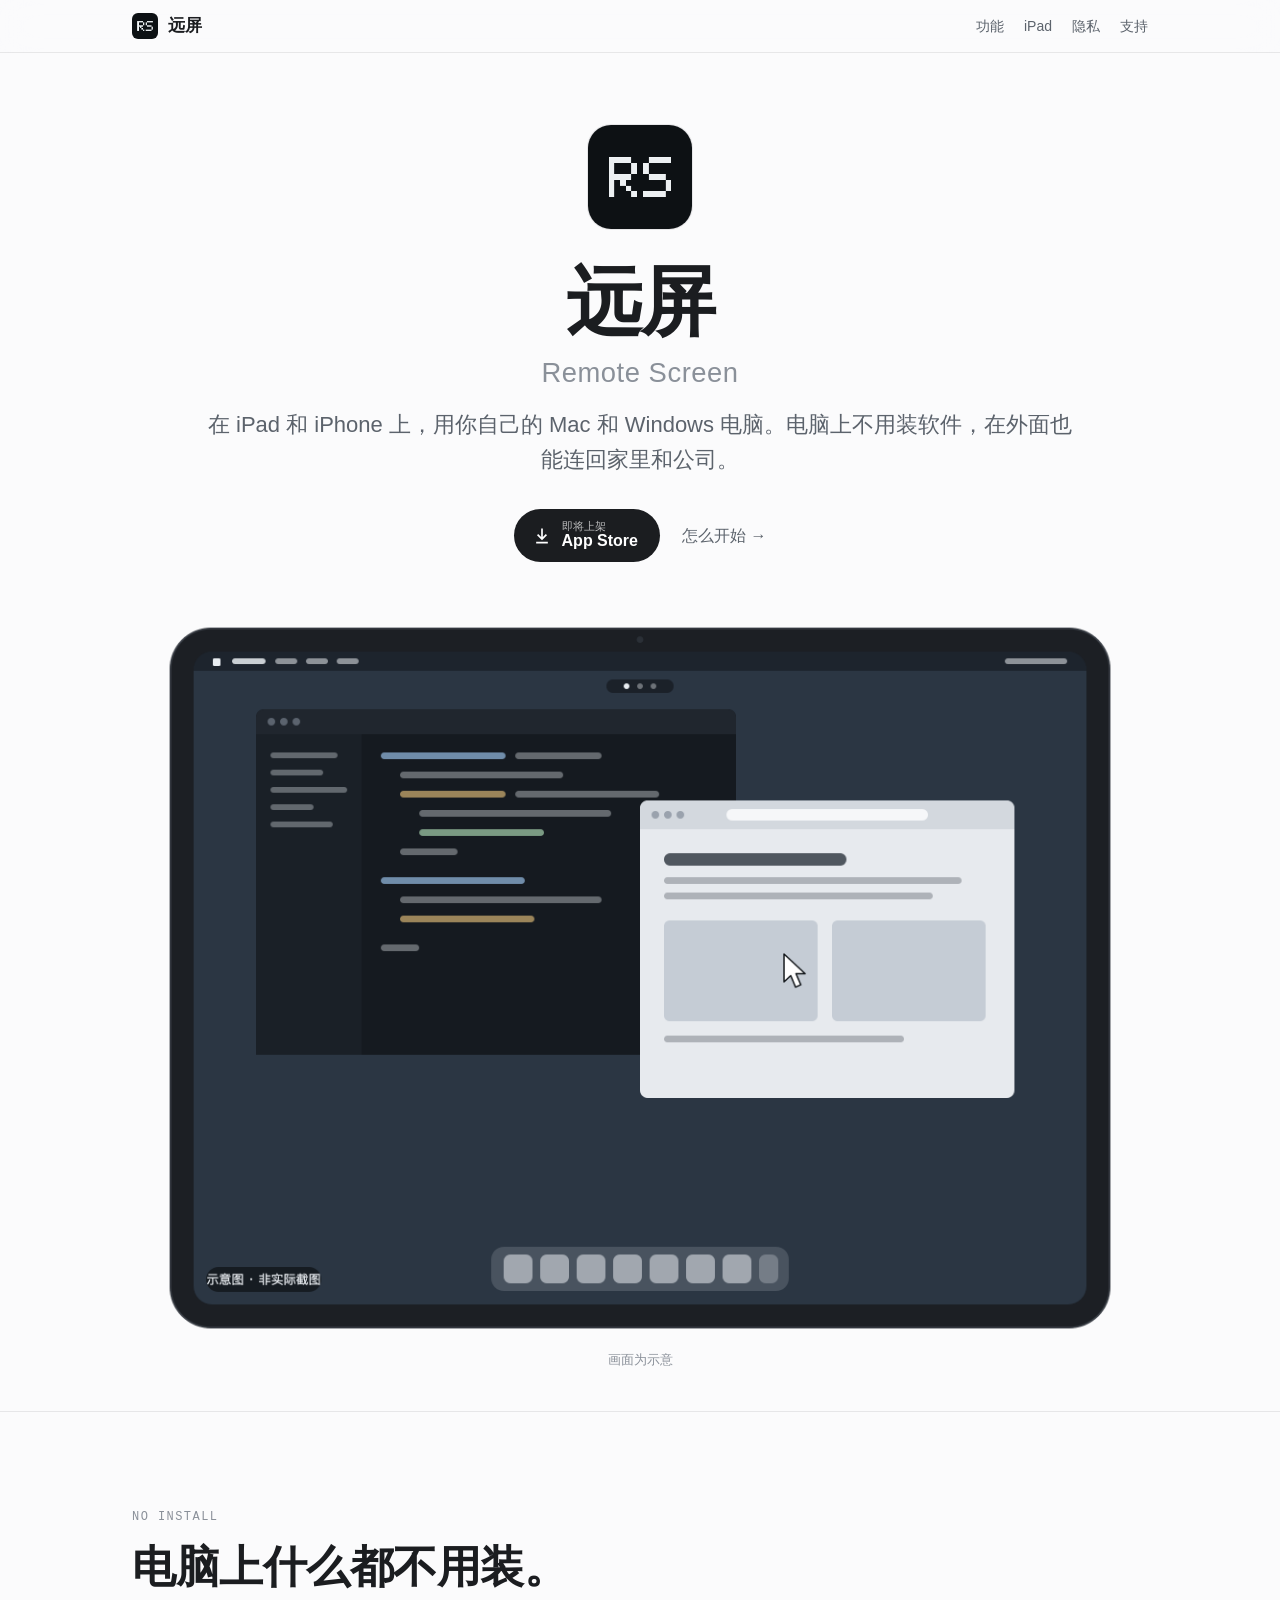
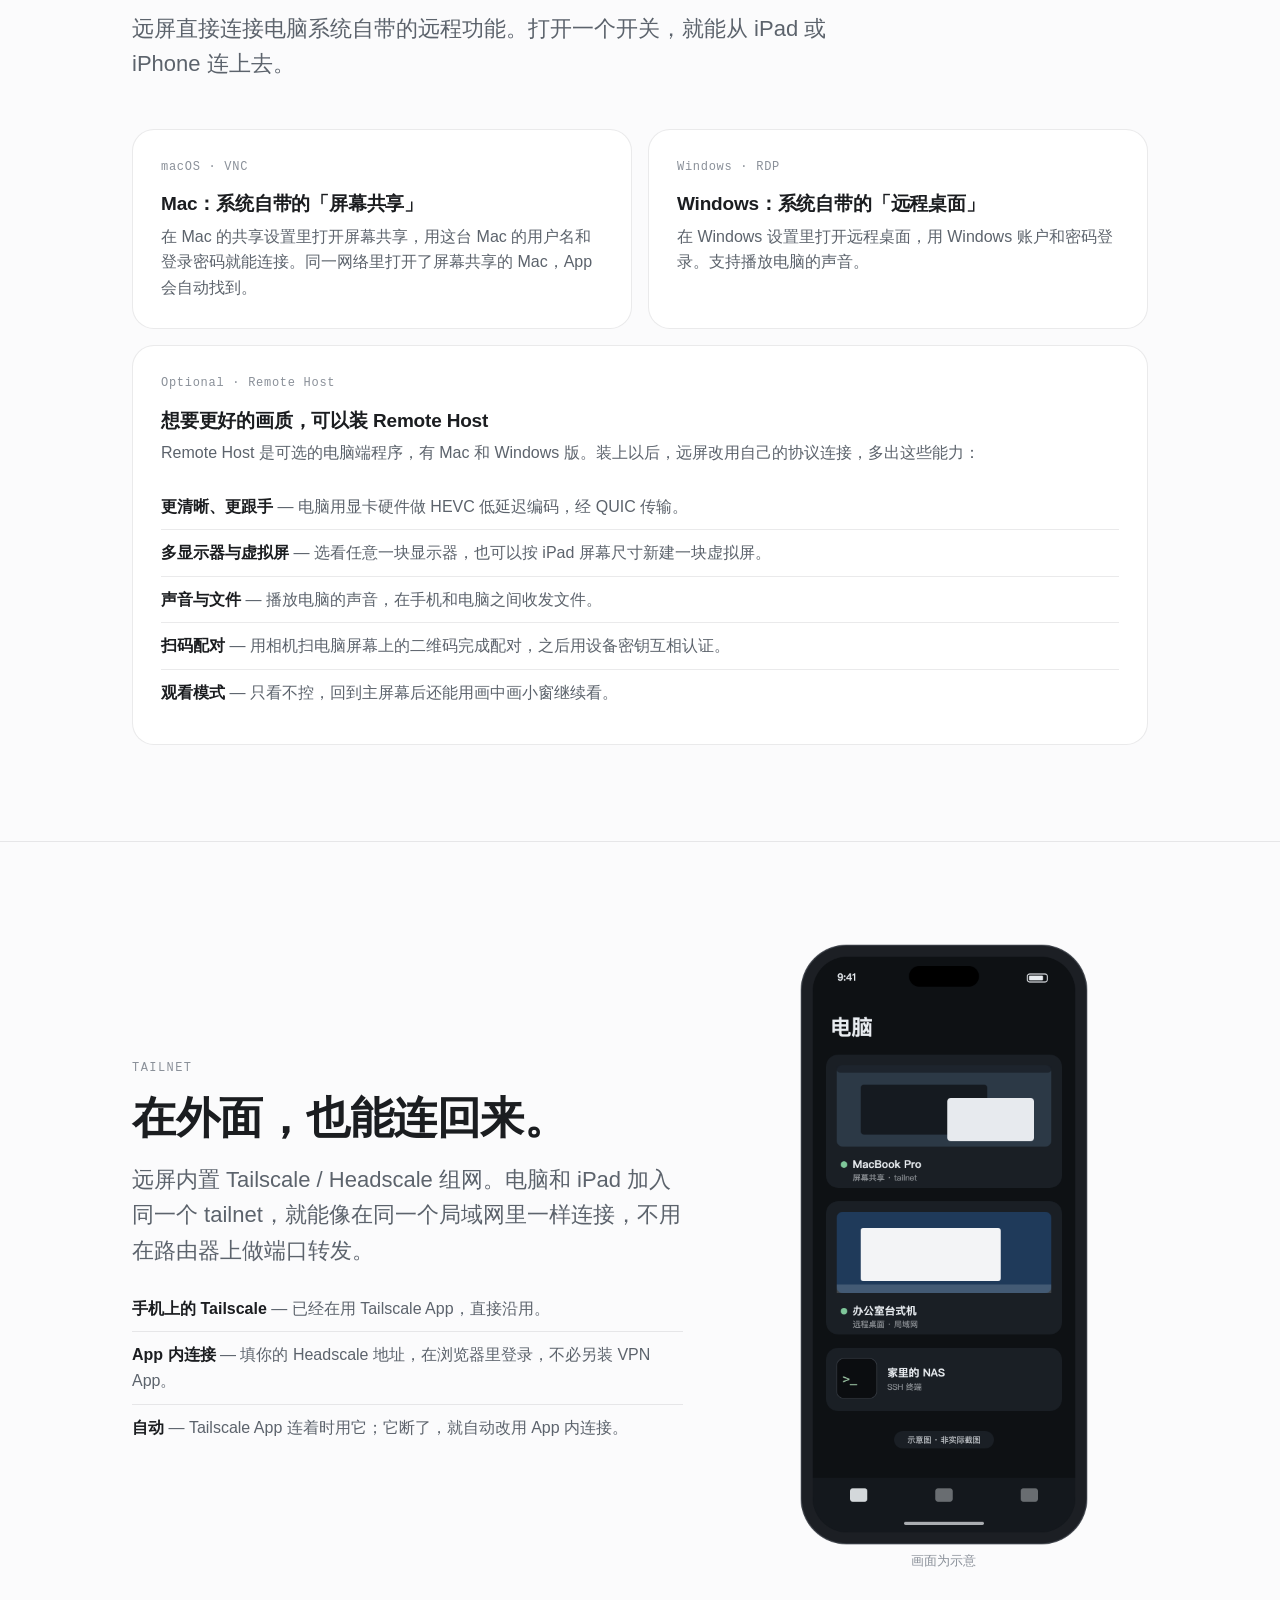
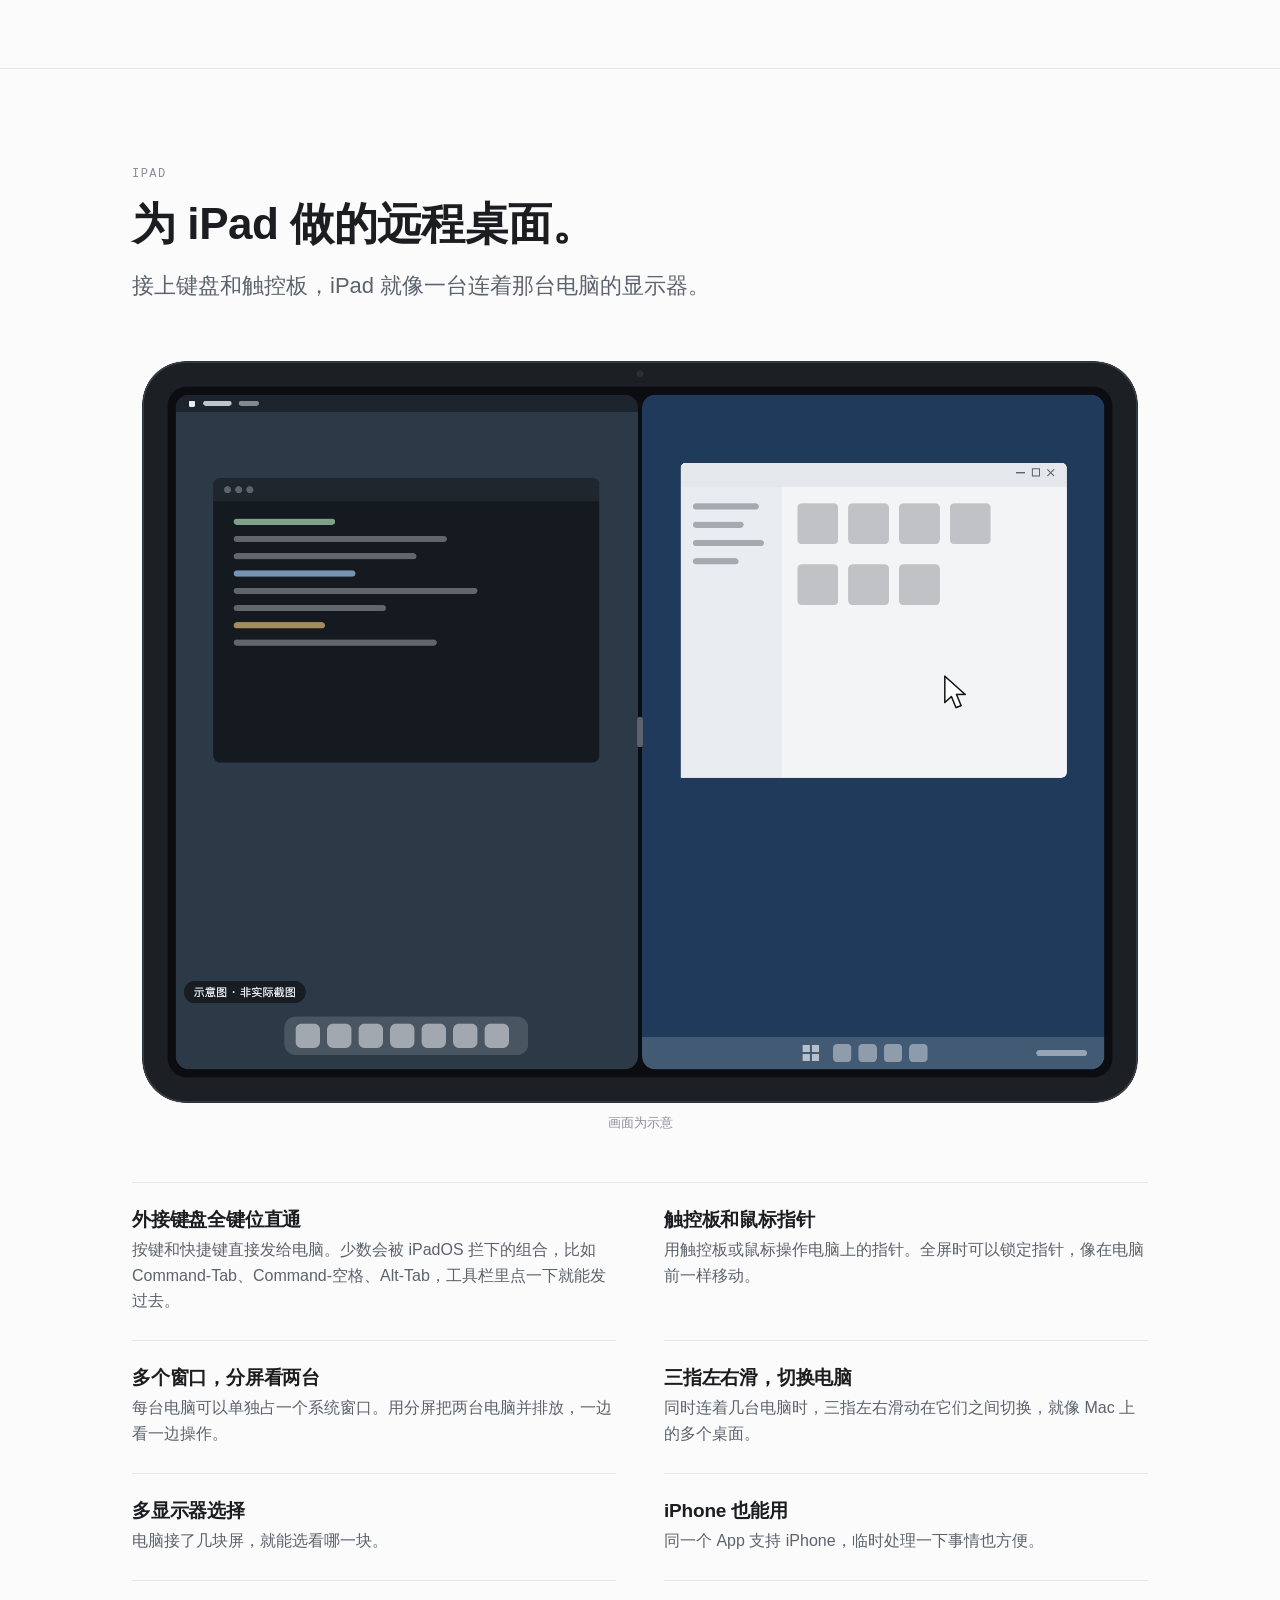
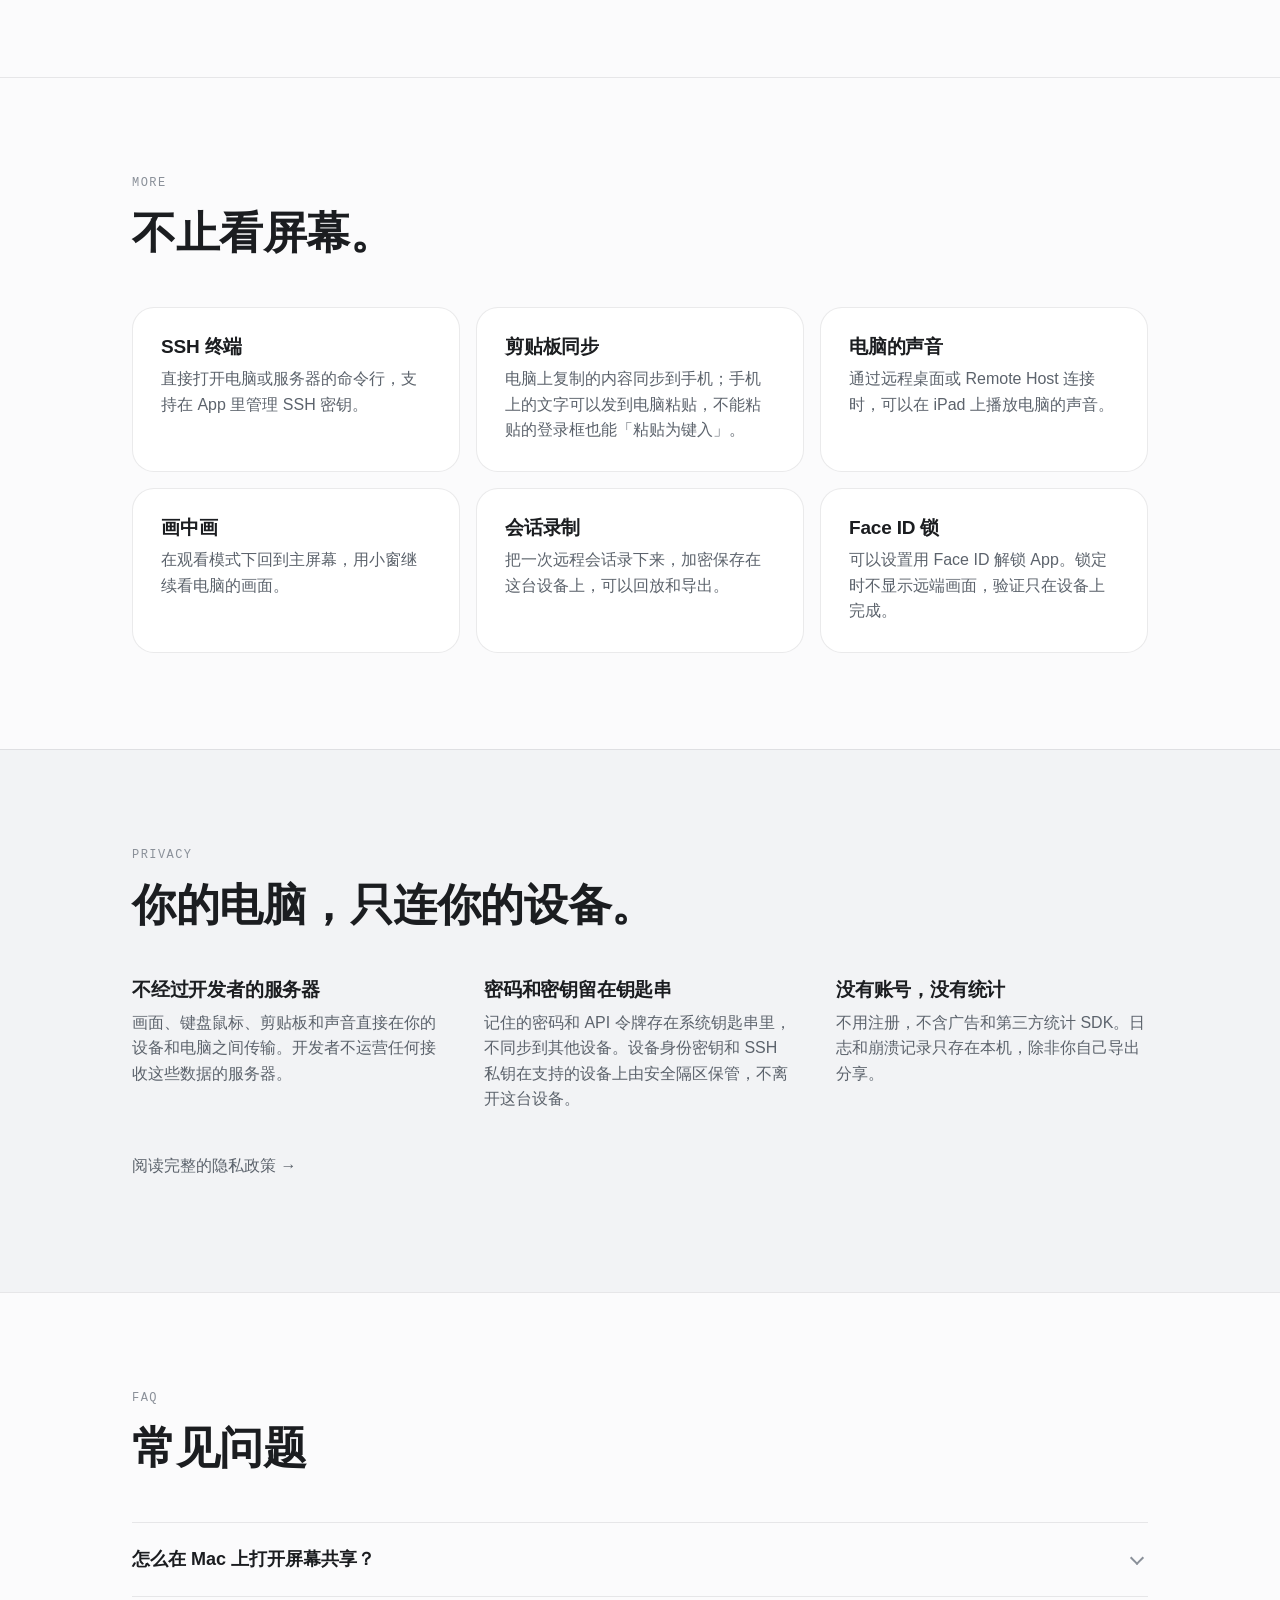
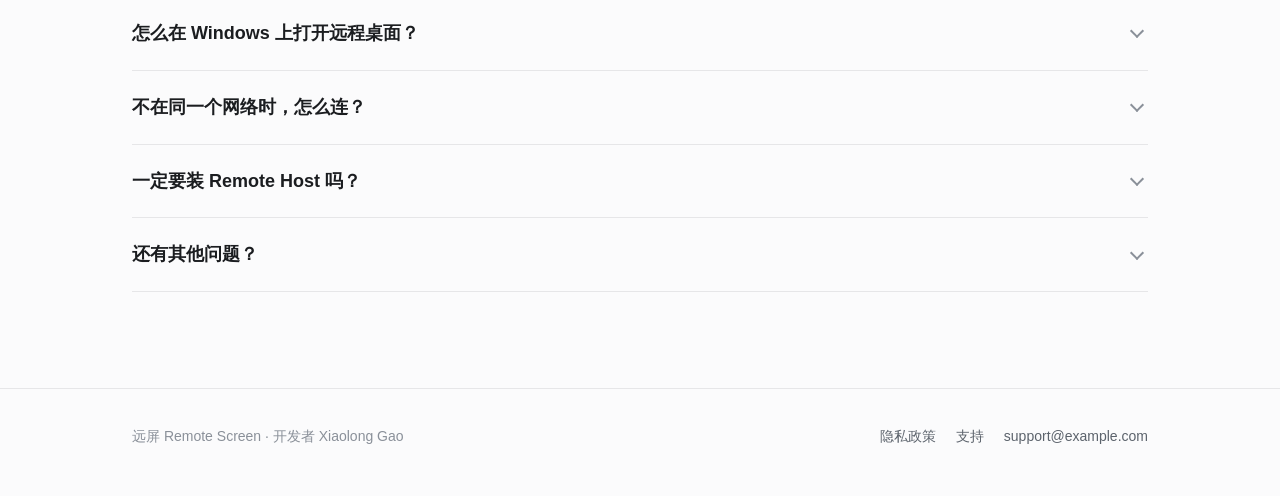
==== index.html @ ad570a6f "Add Remote Screen promo site with privacy and support pages Co-Authored-By: Claude Opus 5.5 <noreply" ====
<!doctype html>
<html lang="zh-CN">
<head>
  <meta charset="utf-8">
  <meta name="viewport" content="width=device-width, initial-scale=1">
  <title>远屏 Remote Screen</title>
  <meta name="description" content="在 iPad 和 iPhone 上远程控制你自己的 Mac 和 Windows 电脑。用系统自带的屏幕共享和远程桌面，电脑上不用装软件；内置 tailnet，外网也能连回来。">
  <meta name="theme-color" content="#0b0d10" media="(prefers-color-scheme: dark)">
  <meta name="theme-color" content="#fbfbfc" media="(prefers-color-scheme: light)">
  <meta property="og:title" content="远屏 Remote Screen">
  <meta property="og:description" content="在 iPad 和 iPhone 上远程控制你自己的 Mac 和 Windows 电脑。">
  <meta property="og:image" content="assets/icon-512.png">
  <link rel="icon" type="image/png" sizes="32x32" href="assets/icon-32.png">
  <link rel="icon" type="image/png" sizes="64x64" href="assets/icon-64.png">
  <link rel="apple-touch-icon" href="assets/icon-180.png">
  <link rel="stylesheet" href="style.css">
</head>
<body>
  <header class="nav">
    <div class="wrap">
      <a class="brand" href="./"><img src="assets/icon-64.png" alt="" width="26" height="26">远屏</a>
      <ul>
        <li class="hide-sm"><a href="#features">功能</a></li>
        <li class="hide-sm"><a href="#ipad">iPad</a></li>
        <li><a href="privacy.html">隐私</a></li>
        <li><a href="support.html">支持</a></li>
      </ul>
    </div>
  </header>

  <main>
    <section class="hero">
      <div class="wrap">
        <img class="app-icon" src="assets/icon-512.png" alt="远屏 App 图标" width="104" height="104">
        <h1>远屏<span class="en">Remote Screen</span></h1>
        <p class="lead">在 iPad 和 iPhone 上，用你自己的 Mac 和 Windows 电脑。电脑上不用装软件，在外面也能连回家里和公司。</p>
        <div class="hero-cta">
          <!-- App 尚未上架：上架后把 href="#" 替换为 App Store 链接（https://apps.apple.com/app/id<App ID>）。 -->
          <a class="btn-store" href="#" aria-label="在 App Store 下载（即将上架）">
            <svg viewBox="0 0 24 24" aria-hidden="true"><path d="M11 3h2v10.17l3.59-3.58L18 11l-6 6-6-6 1.41-1.41L11 13.17V3zM5 19h14v2H5z"/></svg>
            <span><small>即将上架</small>App Store</span>
          </a>
          <a class="link-arrow" href="#faq">怎么开始</a>
        </div>
        <figure class="shot hero-shot">
          <img src="assets/screens/ipad-1.png" width="2000" height="1500" alt="iPad 上显示一台 Mac 的桌面">
          <figcaption>画面为示意</figcaption>
        </figure>
      </div>
    </section>

    <section class="section" id="features">
      <div class="wrap">
        <div class="section-head">
          <p class="eyebrow">No install</p>
          <h2>电脑上什么都不用装。</h2>
          <p class="lead">远屏直接连接电脑系统自带的远程功能。打开一个开关，就能从 iPad 或 iPhone 连上去。</p>
        </div>
        <div class="grid grid-2">
          <article class="card">
            <span class="tag">macOS · VNC</span>
            <h3>Mac：系统自带的「屏幕共享」</h3>
            <p>在 Mac 的共享设置里打开屏幕共享，用这台 Mac 的用户名和登录密码就能连接。同一网络里打开了屏幕共享的 Mac，App 会自动找到。</p>
          </article>
          <article class="card">
            <span class="tag">Windows · RDP</span>
            <h3>Windows：系统自带的「远程桌面」</h3>
            <p>在 Windows 设置里打开远程桌面，用 Windows 账户和密码登录。支持播放电脑的声音。</p>
          </article>
        </div>

        <div class="card" style="margin-top:16px">
          <span class="tag">Optional · Remote Host</span>
          <h3>想要更好的画质，可以装 Remote Host</h3>
          <p>Remote Host 是可选的电脑端程序，有 Mac 和 Windows 版。装上以后，远屏改用自己的协议连接，多出这些能力：</p>
          <ul class="list">
            <li><b>更清晰、更跟手</b> — 电脑用显卡硬件做 HEVC 低延迟编码，经 QUIC 传输。</li>
            <li><b>多显示器与虚拟屏</b> — 选看任意一块显示器，也可以按 iPad 屏幕尺寸新建一块虚拟屏。</li>
            <li><b>声音与文件</b> — 播放电脑的声音，在手机和电脑之间收发文件。</li>
            <li><b>扫码配对</b> — 用相机扫电脑屏幕上的二维码完成配对，之后用设备密钥互相认证。</li>
            <li><b>观看模式</b> — 只看不控，回到主屏幕后还能用画中画小窗继续看。</li>
          </ul>
        </div>
      </div>
    </section>

    <section class="section" id="anywhere">
      <div class="wrap">
        <div class="split">
          <div>
            <p class="eyebrow">Tailnet</p>
            <h2>在外面，也能连回来。</h2>
            <p class="lead">远屏内置 Tailscale / Headscale 组网。电脑和 iPad 加入同一个 tailnet，就能像在同一个局域网里一样连接，不用在路由器上做端口转发。</p>
            <ul class="list">
              <li><b>手机上的 Tailscale</b> — 已经在用 Tailscale App，直接沿用。</li>
              <li><b>App 内连接</b> — 填你的 Headscale 地址，在浏览器里登录，不必另装 VPN App。</li>
              <li><b>自动</b> — Tailscale App 连着时用它；它断了，就自动改用 App 内连接。</li>
            </ul>
          </div>
          <figure class="shot shot-phone">
            <img src="assets/screens/iphone-1.png" width="900" height="1840" alt="iPhone 上的电脑列表">
            <figcaption>画面为示意</figcaption>
          </figure>
        </div>
      </div>
    </section>

    <section class="section" id="ipad">
      <div class="wrap">
        <div class="section-head">
          <p class="eyebrow">iPad</p>
          <h2>为 iPad 做的远程桌面。</h2>
          <p class="lead">接上键盘和触控板，iPad 就像一台连着那台电脑的显示器。</p>
        </div>
        <figure class="shot" style="margin-bottom:48px">
          <img src="assets/screens/ipad-2.png" width="2000" height="1500" alt="iPad 分屏，左边一台 Mac，右边一台 Windows 电脑">
          <figcaption>画面为示意</figcaption>
        </figure>
        <div class="features">
          <div class="feature">
            <h3>外接键盘全键位直通</h3>
            <p>按键和快捷键直接发给电脑。少数会被 iPadOS 拦下的组合，比如 Command-Tab、Command-空格、Alt-Tab，工具栏里点一下就能发过去。</p>
          </div>
          <div class="feature">
            <h3>触控板和鼠标指针</h3>
            <p>用触控板或鼠标操作电脑上的指针。全屏时可以锁定指针，像在电脑前一样移动。</p>
          </div>
          <div class="feature">
            <h3>多个窗口，分屏看两台</h3>
            <p>每台电脑可以单独占一个系统窗口。用分屏把两台电脑并排放，一边看一边操作。</p>
          </div>
          <div class="feature">
            <h3>三指左右滑，切换电脑</h3>
            <p>同时连着几台电脑时，三指左右滑动在它们之间切换，就像 Mac 上的多个桌面。</p>
          </div>
          <div class="feature">
            <h3>多显示器选择</h3>
            <p>电脑接了几块屏，就能选看哪一块。</p>
          </div>
          <div class="feature">
            <h3>iPhone 也能用</h3>
            <p>同一个 App 支持 iPhone，临时处理一下事情也方便。</p>
          </div>
        </div>
      </div>
    </section>

    <section class="section" id="more">
      <div class="wrap">
        <div class="section-head">
          <p class="eyebrow">More</p>
          <h2>不止看屏幕。</h2>
        </div>
        <div class="grid grid-3">
          <article class="card">
            <h3>SSH 终端</h3>
            <p>直接打开电脑或服务器的命令行，支持在 App 里管理 SSH 密钥。</p>
          </article>
          <article class="card">
            <h3>剪贴板同步</h3>
            <p>电脑上复制的内容同步到手机；手机上的文字可以发到电脑粘贴，不能粘贴的登录框也能「粘贴为键入」。</p>
          </article>
          <article class="card">
            <h3>电脑的声音</h3>
            <p>通过远程桌面或 Remote Host 连接时，可以在 iPad 上播放电脑的声音。</p>
          </article>
          <article class="card">
            <h3>画中画</h3>
            <p>在观看模式下回到主屏幕，用小窗继续看电脑的画面。</p>
          </article>
          <article class="card">
            <h3>会话录制</h3>
            <p>把一次远程会话录下来，加密保存在这台设备上，可以回放和导出。</p>
          </article>
          <article class="card">
            <h3>Face ID 锁</h3>
            <p>可以设置用 Face ID 解锁 App。锁定时不显示远端画面，验证只在设备上完成。</p>
          </article>
        </div>
      </div>
    </section>

    <section class="section promise" id="privacy">
      <div class="wrap">
        <div class="section-head">
          <p class="eyebrow">Privacy</p>
          <h2>你的电脑，只连你的设备。</h2>
        </div>
        <ul class="promise-list">
          <li>
            <h3>不经过开发者的服务器</h3>
            <p>画面、键盘鼠标、剪贴板和声音直接在你的设备和电脑之间传输。开发者不运营任何接收这些数据的服务器。</p>
          </li>
          <li>
            <h3>密码和密钥留在钥匙串</h3>
            <p>记住的密码和 API 令牌存在系统钥匙串里，不同步到其他设备。设备身份密钥和 SSH 私钥在支持的设备上由安全隔区保管，不离开这台设备。</p>
          </li>
          <li>
            <h3>没有账号，没有统计</h3>
            <p>不用注册，不含广告和第三方统计 SDK。日志和崩溃记录只存在本机，除非你自己导出分享。</p>
          </li>
        </ul>
        <p style="margin-top:40px"><a class="link-arrow" href="privacy.html">阅读完整的隐私政策</a></p>
      </div>
    </section>

    <section class="section" id="faq">
      <div class="wrap">
        <div class="section-head">
          <p class="eyebrow">FAQ</p>
          <h2>常见问题</h2>
        </div>
        <div class="faq">
          <details>
            <summary>怎么在 Mac 上打开屏幕共享？</summary>
            <div class="answer">
              <ol>
                <li>打开 <span class="path">系统设置 › 通用 › 共享</span>（macOS 12 及更早版本是 <span class="path">系统偏好设置 › 共享</span>）。</li>
                <li>打开「屏幕共享」开关。</li>
                <li>在远屏里选这台 Mac，输入 Mac 的用户名和登录密码。</li>
              </ol>
              <p>如果在屏幕共享的选项里设了 VNC 密码，也可以只用这个密码连接。注意：通过屏幕共享连接时，剪贴板只支持英文和符号，中文请在电脑上输入。</p>
            </div>
          </details>
          <details>
            <summary>怎么在 Windows 上打开远程桌面？</summary>
            <div class="answer">
              <ol>
                <li>打开 <span class="path">设置 › 系统 › 远程桌面</span>。</li>
                <li>打开「远程桌面」开关并确认。</li>
                <li>在远屏里选这台电脑，输入 Windows 账户和密码；Microsoft 账户填邮箱。</li>
              </ol>
              <p>Windows 专业版、企业版和教育版带有远程桌面；家庭版没有这个功能。远程桌面连上后，电脑本机的屏幕会锁上。</p>
            </div>
          </details>
          <details>
            <summary>不在同一个网络时，怎么连？</summary>
            <div class="answer">
              <p>用 tailnet。让电脑和 iPad / iPhone 加入同一个 Tailscale 或 Headscale 网络：</p>
              <ol>
                <li>在电脑上安装 Tailscale 客户端并登录你的 tailnet。</li>
                <li>在远屏里选择接入方式：用手机上的 Tailscale App，或者用「App 内连接」填你的 Headscale 地址并在浏览器里登录。</li>
                <li>回到电脑列表，tailnet 里的电脑会出现，点一下就能连。</li>
              </ol>
              <p>整个过程不用在路由器上做端口转发，也不用把电脑暴露在公网上。</p>
            </div>
          </details>
          <details>
            <summary>一定要装 Remote Host 吗？</summary>
            <div class="answer">
              <p>不用。只用系统自带的屏幕共享或远程桌面就能完整地远程控制电脑。Remote Host 是可选的，装上后能用更好的画质、多显示器与虚拟屏、文件收发等功能。</p>
            </div>
          </details>
          <details>
            <summary>还有其他问题？</summary>
            <div class="answer">
              <p>看 <a href="support.html">支持页面</a>，或者直接发邮件给开发者。</p>
            </div>
          </details>
        </div>
      </div>
    </section>
  </main>

  <footer class="footer">
    <div class="wrap">
      <span>远屏 Remote Screen · 开发者 Xiaolong Gao</span>
      <nav>
        <a href="privacy.html">隐私政策</a>
        <a href="support.html">支持</a>
        <a href="mailto:support@example.com">support@example.com</a>
      </nav>
    </div>
  </footer>
</body>
</html>
---- style.css ----
/* 远屏 Remote Screen — 站点样式。单文件，无构建。深色为主，浅色跟随系统。 */

:root {
  color-scheme: dark light;
  --bg: #0b0d10;
  --bg-raised: #14171b;
  --bg-sunken: #08090b;
  --text: #eceff2;
  --text-2: #a3abb5;
  --text-3: #6f7782;
  --line: rgba(236, 239, 242, 0.1);
  --line-strong: rgba(236, 239, 242, 0.18);
  --accent: #9cc4a4;
  --btn-bg: #eceff2;
  --btn-text: #0b0d10;
  --radius: 22px;
  --wrap: 1080px;
  --gutter: 16px;
  --font: -apple-system, BlinkMacSystemFont, "SF Pro Text", "PingFang SC", "Hiragino Sans GB",
    "Microsoft YaHei", "Helvetica Neue", Helvetica, Arial, sans-serif;
  --mono: ui-monospace, "SF Mono", Menlo, Consolas, monospace;
}

@media (prefers-color-scheme: light) {
  :root {
    --bg: #fbfbfc;
    --bg-raised: #ffffff;
    --bg-sunken: #f2f3f5;
    --text: #1b1d20;
    --text-2: #5c636c;
    --text-3: #8a9099;
    --line: rgba(27, 29, 32, 0.09);
    --line-strong: rgba(27, 29, 32, 0.16);
    --accent: #3d7a4c;
    --btn-bg: #1b1d20;
    --btn-text: #ffffff;
  }
}

*, *::before, *::after { box-sizing: border-box; }

html { -webkit-text-size-adjust: 100%; text-size-adjust: 100%; scroll-behavior: smooth; }

body {
  margin: 0;
  background: var(--bg);
  color: var(--text);
  font-family: var(--font);
  font-size: 17px;
  line-height: 1.6;
  -webkit-font-smoothing: antialiased;
  overflow-x: hidden;
}

img { max-width: 100%; height: auto; display: block; }

a { color: inherit; text-decoration-color: var(--line-strong); text-underline-offset: 3px; }
a:hover { text-decoration-color: currentColor; }

:focus-visible { outline: 2px solid var(--accent); outline-offset: 3px; border-radius: 6px; }

.wrap { max-width: var(--wrap); margin: 0 auto; padding: 0 var(--gutter); }
@media (min-width: 720px) { :root { --gutter: 32px; } }

/* 顶栏 */
.nav {
  position: sticky; top: 0; z-index: 10;
  background: color-mix(in srgb, var(--bg) 82%, transparent);
  -webkit-backdrop-filter: saturate(160%) blur(18px);
  backdrop-filter: saturate(160%) blur(18px);
  border-bottom: 1px solid var(--line);
}
.nav .wrap { display: flex; align-items: center; justify-content: space-between; height: 52px; gap: 16px; }
.brand { display: flex; align-items: center; gap: 10px; text-decoration: none; font-weight: 600; letter-spacing: 0.01em; white-space: nowrap; }
.brand img { width: 26px; height: 26px; border-radius: 6px; image-rendering: pixelated; }
.nav ul { display: flex; gap: 20px; list-style: none; margin: 0; padding: 0; font-size: 14px; }
.nav li a { color: var(--text-2); text-decoration: none; }
.nav li a:hover, .nav li a[aria-current="page"] { color: var(--text); }
@media (max-width: 560px) { .nav ul { gap: 14px; } .nav .hide-sm { display: none; } }

/* 文字层级 */
.eyebrow {
  font-family: var(--mono); font-size: 12px; letter-spacing: 0.12em; text-transform: uppercase;
  color: var(--text-3); margin: 0 0 14px;
}
h1, h2, h3 { line-height: 1.18; letter-spacing: -0.01em; margin: 0; font-weight: 700; }
h1 { font-size: clamp(40px, 8vw, 76px); letter-spacing: -0.02em; }
h2 { font-size: clamp(28px, 4.6vw, 44px); }
h3 { font-size: 19px; font-weight: 600; }
.lead { font-size: clamp(18px, 2.2vw, 22px); color: var(--text-2); max-width: 40em; margin: 18px 0 0; }
.muted { color: var(--text-2); }
.small { font-size: 14px; color: var(--text-3); }

/* 首屏 */
.hero { padding: 72px 0 40px; text-align: center; }
.hero .app-icon { width: 104px; height: 104px; border-radius: 23px; margin: 0 auto 28px; image-rendering: pixelated; box-shadow: 0 0 0 1px var(--line); }
.hero h1 .en { display: block; font-size: 0.36em; font-weight: 500; letter-spacing: 0.02em; color: var(--text-3); margin-top: 10px; }
.hero .lead { margin-left: auto; margin-right: auto; }
.hero-cta { display: flex; flex-wrap: wrap; justify-content: center; align-items: center; gap: 14px 22px; margin-top: 32px; }
.hero .hero-shot { margin: 56px auto 0; max-width: 960px; }
.hero-shot figcaption { margin-top: 12px; }

.btn-store {
  display: inline-flex; align-items: center; gap: 10px;
  background: var(--btn-bg); color: var(--btn-text);
  padding: 11px 22px 11px 18px; border-radius: 999px; text-decoration: none; font-weight: 600; font-size: 16px;
}
.btn-store svg { width: 20px; height: 20px; fill: currentColor; }
.btn-store small { display: block; font-size: 11px; font-weight: 500; opacity: 0.7; line-height: 1.1; }
.btn-store span { line-height: 1.15; text-align: left; }
.link-arrow { color: var(--text-2); text-decoration: none; font-size: 16px; }
.link-arrow:hover { color: var(--text); }
.link-arrow::after { content: " →"; }

/* 分区 */
.section { padding: 96px 0; border-top: 1px solid var(--line); }
.section-head { max-width: 720px; margin-bottom: 48px; }

.grid { display: grid; gap: 16px; grid-template-columns: 1fr; }
@media (min-width: 720px) { .grid-2 { grid-template-columns: 1fr 1fr; } .grid-3 { grid-template-columns: repeat(3, 1fr); } }

.card {
  background: var(--bg-raised); border: 1px solid var(--line); border-radius: var(--radius);
  padding: 28px; min-width: 0;
}
.card h3 { margin-bottom: 8px; }
.card p { margin: 0; color: var(--text-2); font-size: 16px; }
.card p + p { margin-top: 10px; }
.card .tag { font-family: var(--mono); font-size: 12px; color: var(--text-3); letter-spacing: 0.06em; margin-bottom: 16px; display: block; }

.list { list-style: none; margin: 18px 0 0; padding: 0; }
.list li { padding: 10px 0; border-top: 1px solid var(--line); color: var(--text-2); font-size: 16px; }
.list li:first-child { border-top: 0; }
.list li b { color: var(--text); font-weight: 600; }

/* 截图 */
.shot { margin: 0; }
.shot img { width: 100%; }
.shot figcaption { font-size: 13px; color: var(--text-3); text-align: center; }
.split { display: grid; gap: 40px; align-items: center; grid-template-columns: 1fr; }
@media (min-width: 860px) { .split { grid-template-columns: 1.35fr 1fr; gap: 56px; } .split.rev { grid-template-columns: 1fr 1.35fr; } .split.rev > :first-child { order: 2; } }
.shot-phone { max-width: 300px; margin: 0 auto; }

/* 特性行 */
.features { display: grid; gap: 0; grid-template-columns: 1fr; border-top: 1px solid var(--line); }
@media (min-width: 720px) { .features { grid-template-columns: 1fr 1fr; column-gap: 48px; } }
.feature { padding: 26px 0; border-bottom: 1px solid var(--line); min-width: 0; }
.feature h3 { margin-bottom: 6px; }
.feature p { margin: 0; color: var(--text-2); font-size: 16px; }

/* 隐私承诺 */
.promise { background: var(--bg-sunken); }
.promise-list { display: grid; gap: 28px; grid-template-columns: 1fr; margin: 0; padding: 0; list-style: none; }
@media (min-width: 720px) { .promise-list { grid-template-columns: repeat(3, 1fr); gap: 40px; } }
.promise-list h3 { margin-bottom: 8px; }
.promise-list p { margin: 0; color: var(--text-2); font-size: 16px; }

/* 常见问题 */
.faq { border-top: 1px solid var(--line); }
.faq details { border-bottom: 1px solid var(--line); }
.faq summary {
  cursor: pointer; list-style: none; padding: 22px 36px 22px 0; position: relative;
  font-size: 18px; font-weight: 600;
}
.faq summary::-webkit-details-marker { display: none; }
.faq summary::after {
  content: ""; position: absolute; right: 6px; top: 50%; width: 10px; height: 10px; margin-top: -7px;
  border-right: 2px solid var(--text-3); border-bottom: 2px solid var(--text-3); transform: rotate(45deg);
  transition: transform 0.2s ease;
}
.faq details[open] summary::after { transform: rotate(-135deg); margin-top: -2px; }
.faq .answer { padding: 0 0 24px; color: var(--text-2); max-width: 46em; }
.faq .answer p { margin: 0 0 12px; }
.faq .answer ol, .faq .answer ul { margin: 0 0 12px; padding-left: 1.3em; }
.faq .answer li { margin: 4px 0; }

.path { font-family: var(--mono); font-size: 0.92em; color: var(--text); background: var(--bg-raised); border: 1px solid var(--line); border-radius: 6px; padding: 1px 6px; white-space: normal; overflow-wrap: anywhere; }

/* 文档页（隐私、支持） */
.doc { padding: 64px 0 96px; }
.doc .wrap { max-width: 760px; }
.doc h1 { font-size: clamp(34px, 6vw, 52px); }
.doc h2 { font-size: 24px; margin: 48px 0 12px; }
.doc h3 { font-size: 18px; margin: 28px 0 8px; }
.doc p, .doc li { color: var(--text-2); }
.doc p { margin: 0 0 14px; }
.doc ul { padding-left: 1.3em; margin: 0 0 14px; }
.doc li { margin: 6px 0; }
.doc strong { color: var(--text); font-weight: 600; }
.doc .meta { margin-top: 14px; color: var(--text-3); font-size: 15px; }
.lang-switch { display: flex; gap: 8px; margin-top: 24px; }
.lang-switch a { font-size: 14px; text-decoration: none; padding: 6px 14px; border-radius: 999px; border: 1px solid var(--line-strong); color: var(--text-2); }
.lang-switch a:hover { color: var(--text); border-color: var(--text-3); }
.lang-block + .lang-block { margin-top: 80px; padding-top: 48px; border-top: 1px solid var(--line); }
.table-wrap { overflow-x: auto; margin: 0 0 16px; border: 1px solid var(--line); border-radius: 14px; }
table { border-collapse: collapse; width: 100%; min-width: 560px; font-size: 15px; }
th, td { text-align: left; vertical-align: top; padding: 12px 14px; border-bottom: 1px solid var(--line); color: var(--text-2); }
th { color: var(--text); font-weight: 600; background: var(--bg-raised); }
tr:last-child td { border-bottom: 0; }

.contact-card { margin: 28px 0 8px; padding: 28px; border-radius: var(--radius); background: var(--bg-raised); border: 1px solid var(--line); }
.contact-card .email { font-size: clamp(20px, 4vw, 26px); font-weight: 600; color: var(--text); text-decoration: none; overflow-wrap: anywhere; }

/* 页脚 */
.footer { border-top: 1px solid var(--line); padding: 36px 0 48px; font-size: 14px; color: var(--text-3); }
.footer .wrap { display: flex; flex-wrap: wrap; gap: 12px 28px; justify-content: space-between; }
.footer nav { display: flex; flex-wrap: wrap; gap: 8px 20px; }
.footer a { color: var(--text-2); text-decoration: none; }
.footer a:hover { color: var(--text); }

@media (prefers-reduced-motion: reduce) { html { scroll-behavior: auto; } * { transition: none !important; } }
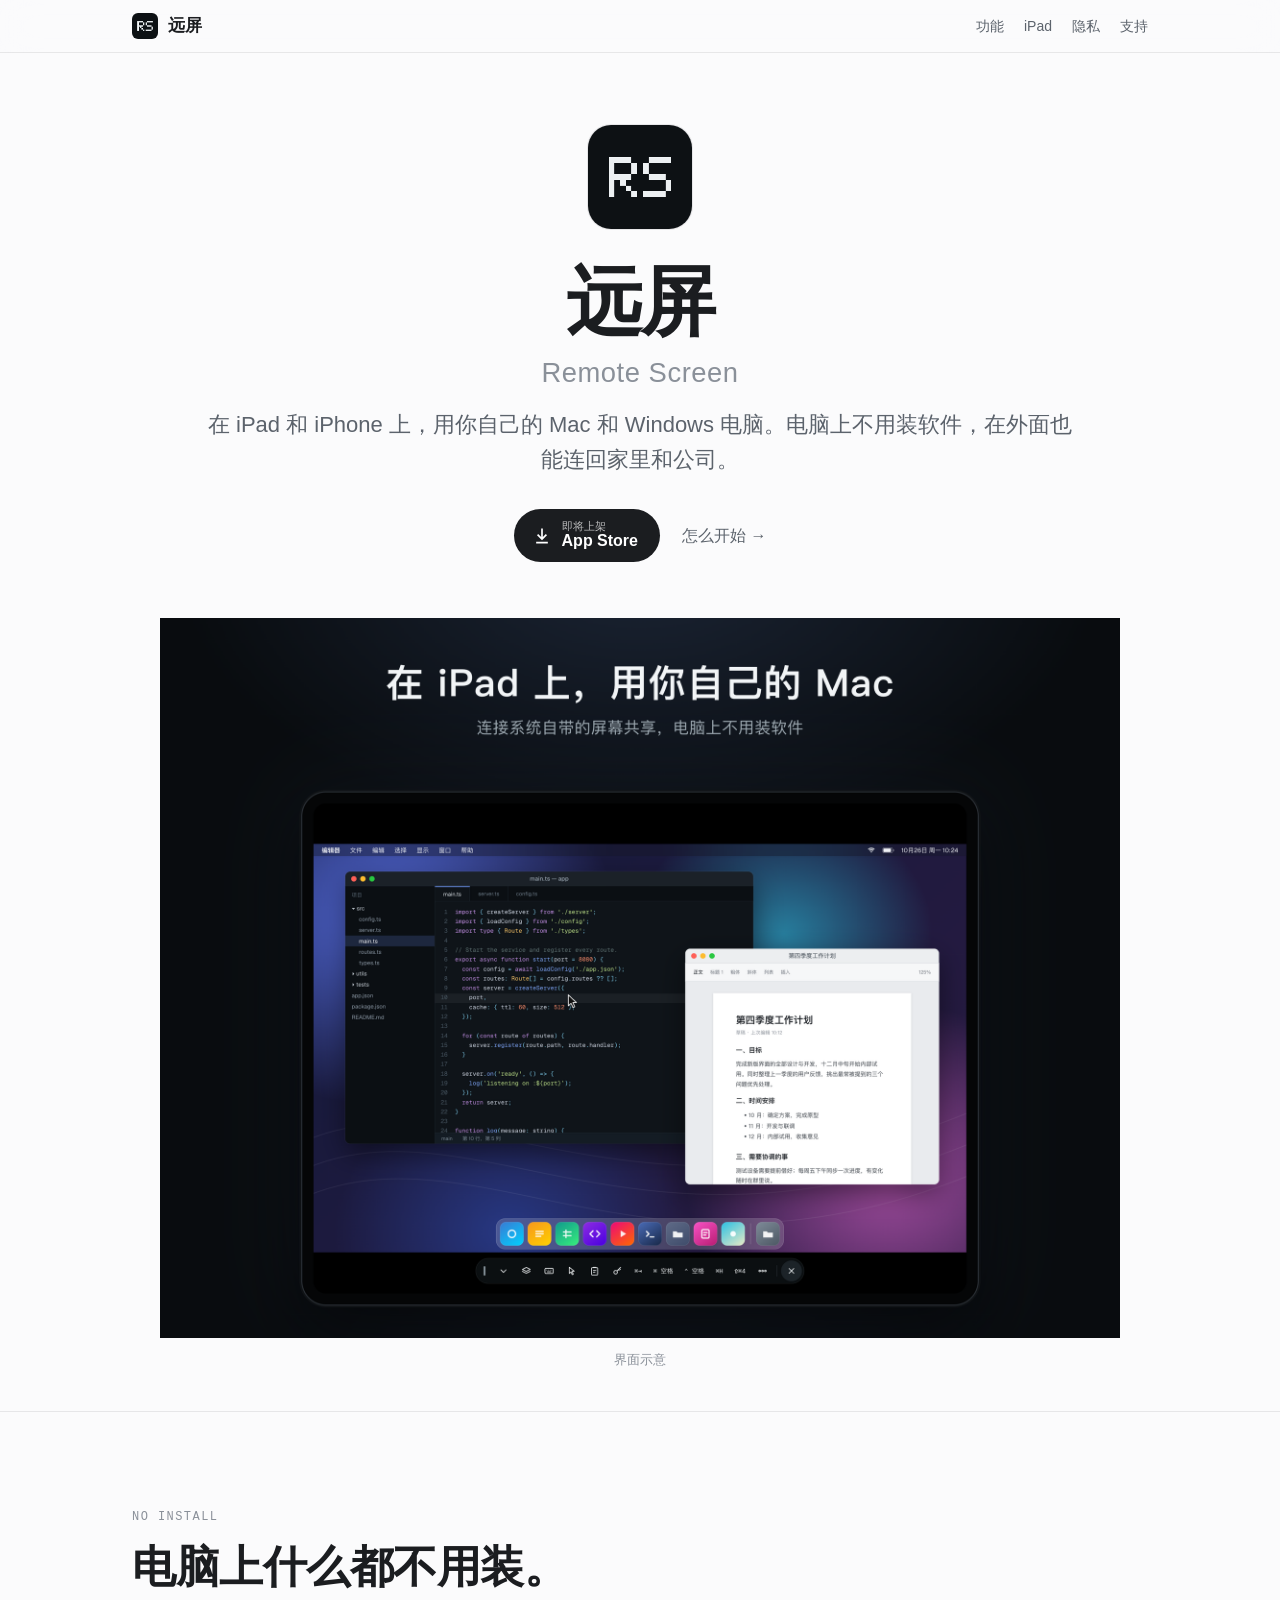
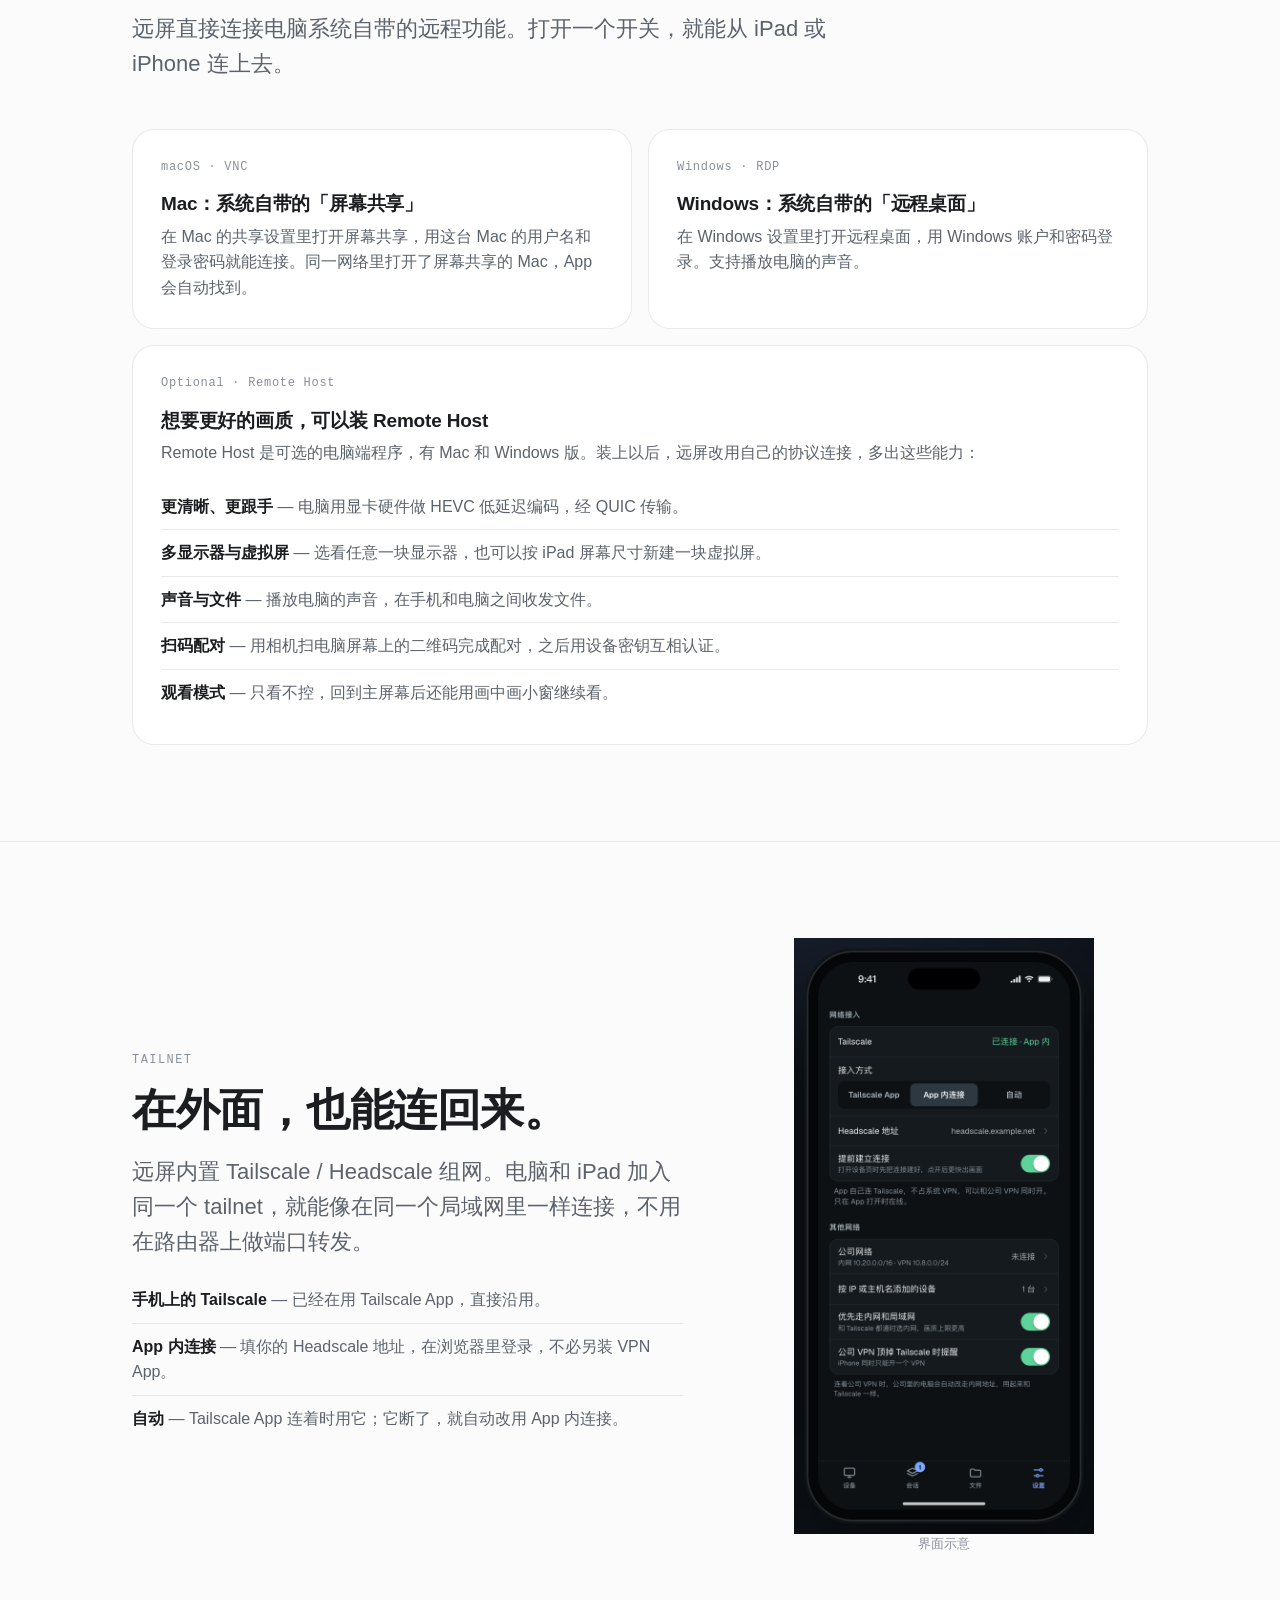
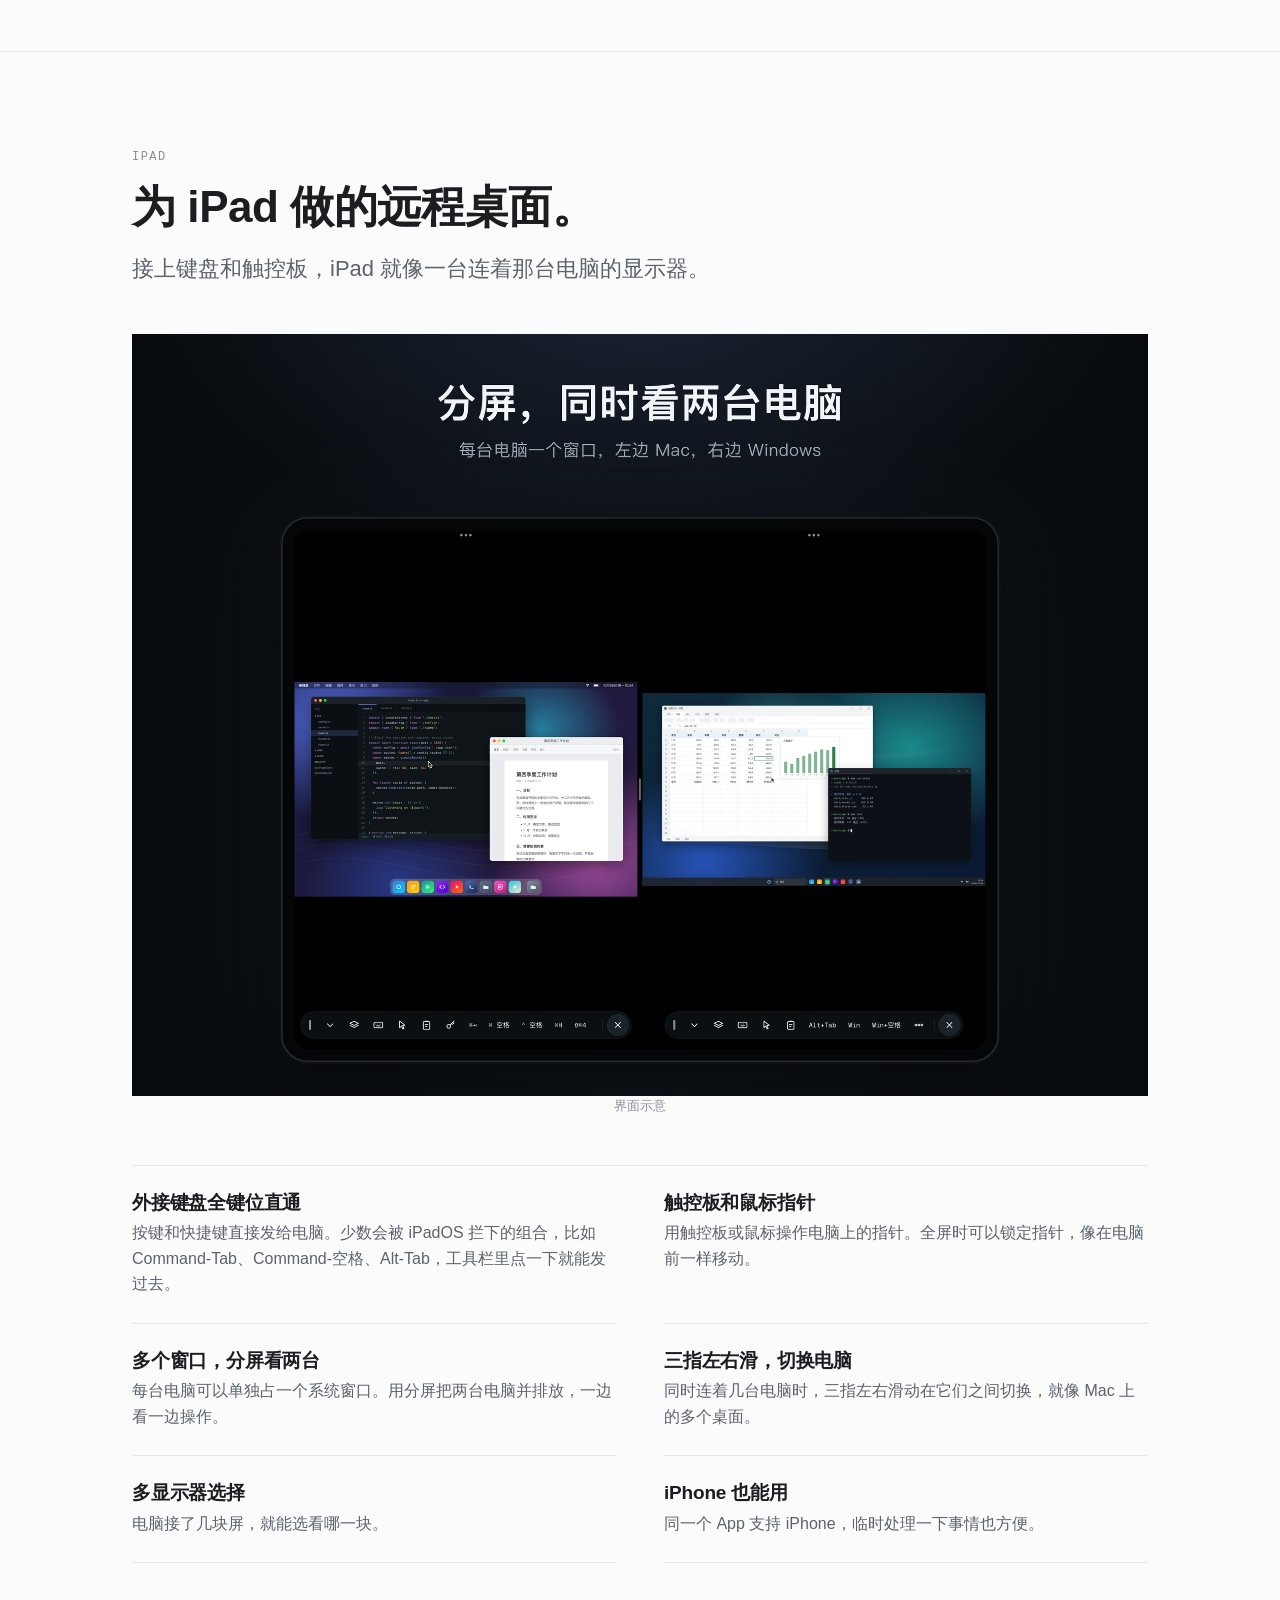
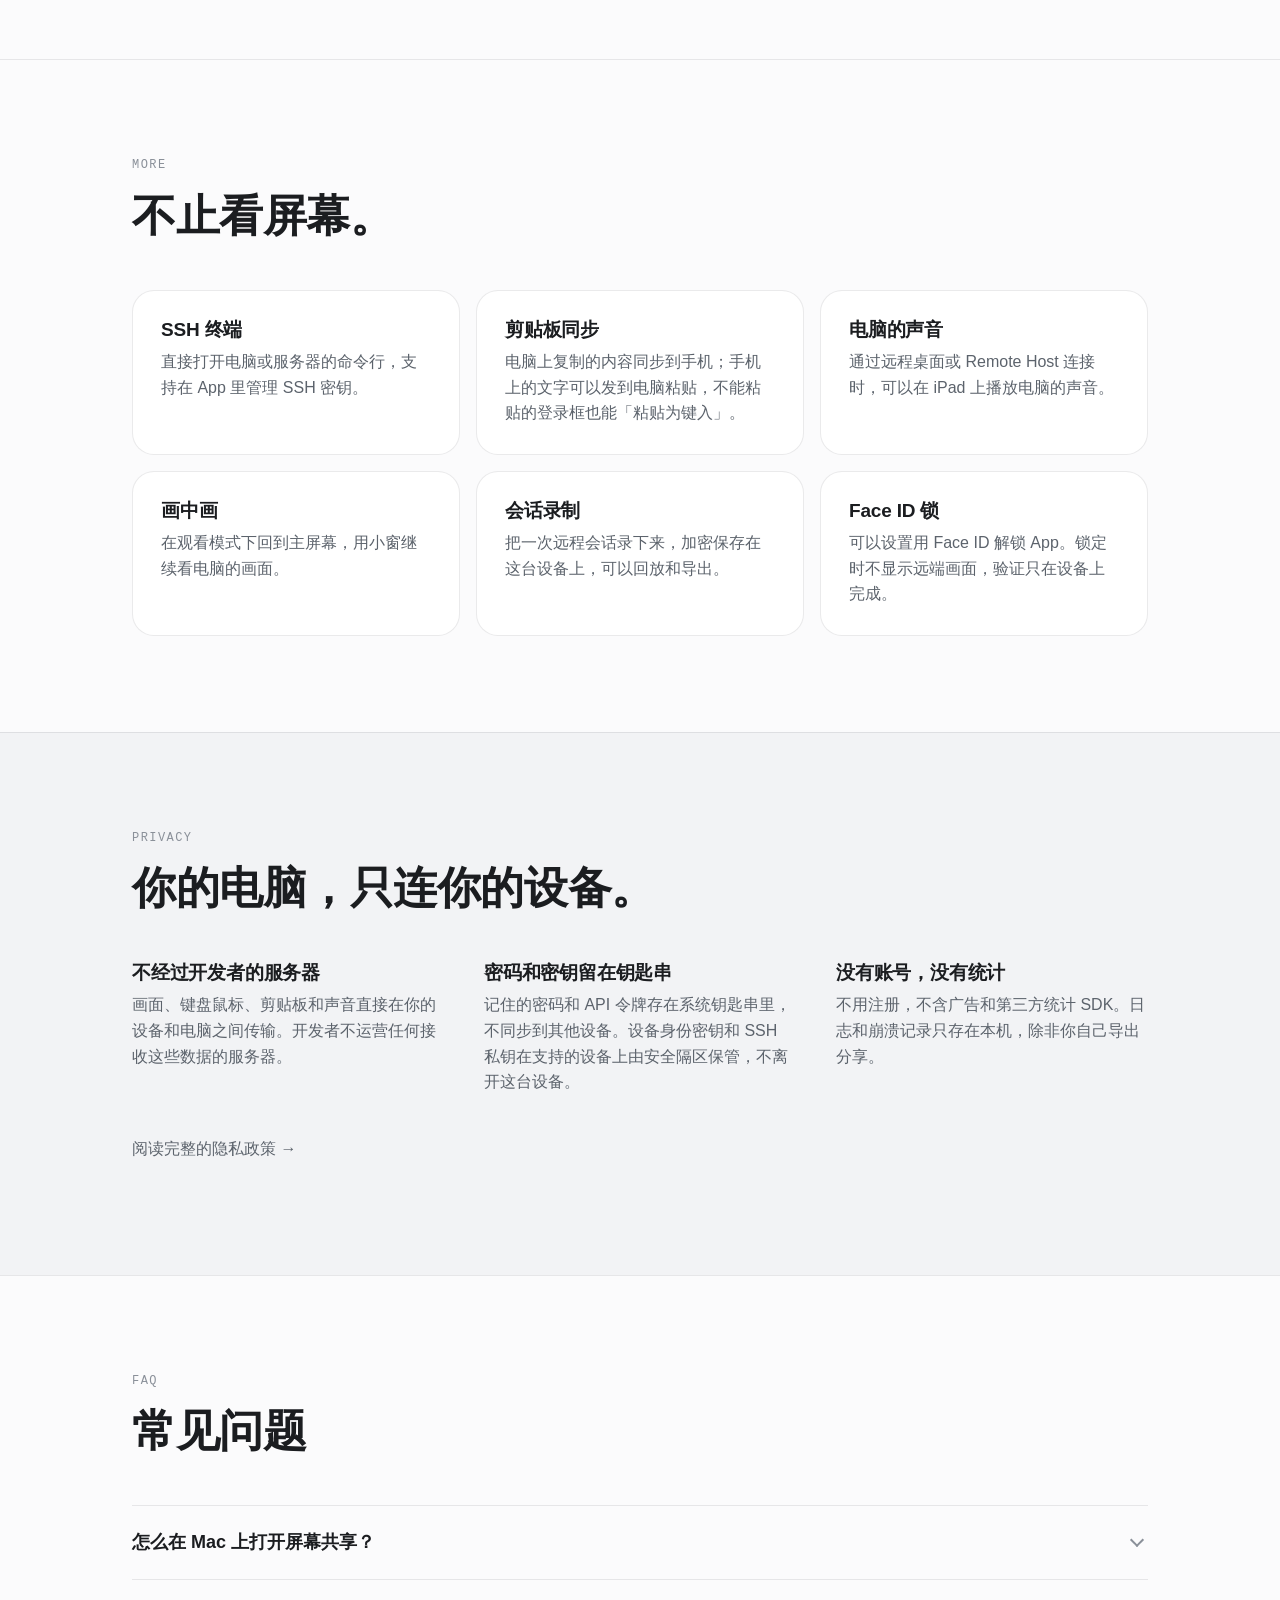
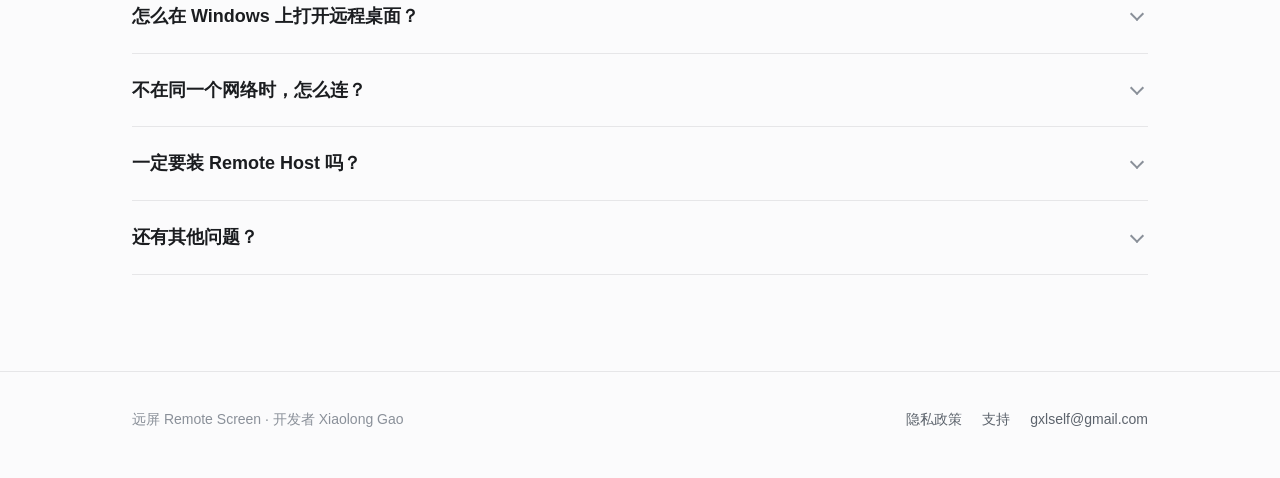
==== commit d6662100: "Replace placeholder screenshots and contact email Swap the placeholder images for the new App Store " ====
--- a/index.html
+++ b/index.html
@@ -43,8 +43,8 @@
           <a class="link-arrow" href="#faq">怎么开始</a>
         </div>
         <figure class="shot hero-shot">
-          <img src="assets/screens/ipad-1.png" width="2000" height="1500" alt="iPad 上显示一台 Mac 的桌面">
-          <figcaption>画面为示意</figcaption>
+          <img src="assets/screens/ipad-1.png" width="2000" height="1500" alt="iPad 上全屏控制一台 Mac，底部是远屏的工具栏">
+          <figcaption>界面示意</figcaption>
         </figure>
       </div>
     </section>
@@ -98,8 +98,8 @@
             </ul>
           </div>
           <figure class="shot shot-phone">
-            <img src="assets/screens/iphone-1.png" width="900" height="1840" alt="iPhone 上的电脑列表">
-            <figcaption>画面为示意</figcaption>
+            <img src="assets/screens/iphone-1.png" width="628" height="1248" alt="iPhone 上的网络接入设置：Tailscale 已通过 App 内连接接入">
+            <figcaption>界面示意</figcaption>
           </figure>
         </div>
       </div>
@@ -114,7 +114,7 @@
         </div>
         <figure class="shot" style="margin-bottom:48px">
           <img src="assets/screens/ipad-2.png" width="2000" height="1500" alt="iPad 分屏，左边一台 Mac，右边一台 Windows 电脑">
-          <figcaption>画面为示意</figcaption>
+          <figcaption>界面示意</figcaption>
         </figure>
         <div class="features">
           <div class="feature">
@@ -268,7 +268,7 @@
       <nav>
         <a href="privacy.html">隐私政策</a>
         <a href="support.html">支持</a>
-        <a href="mailto:support@example.com">support@example.com</a>
+        <a href="mailto:gxlself@gmail.com">gxlself@gmail.com</a>
       </nav>
     </div>
   </footer>
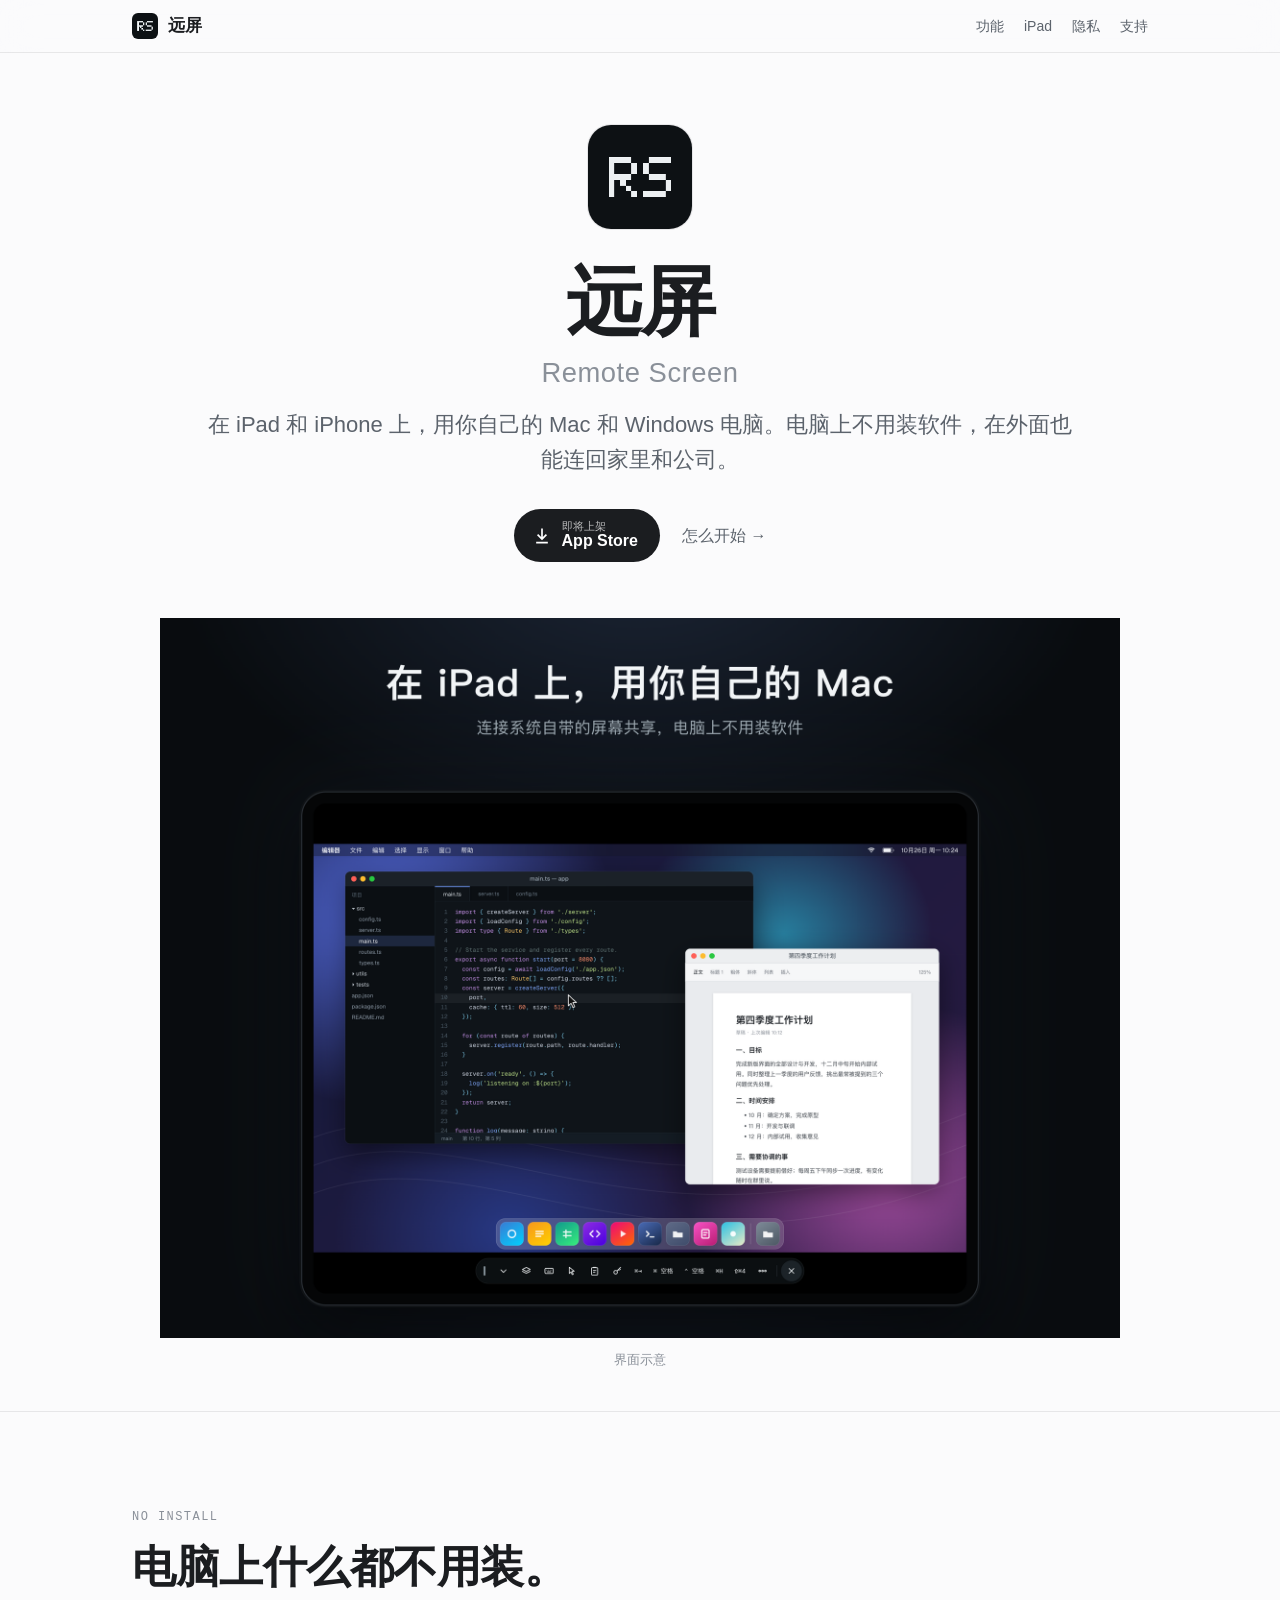
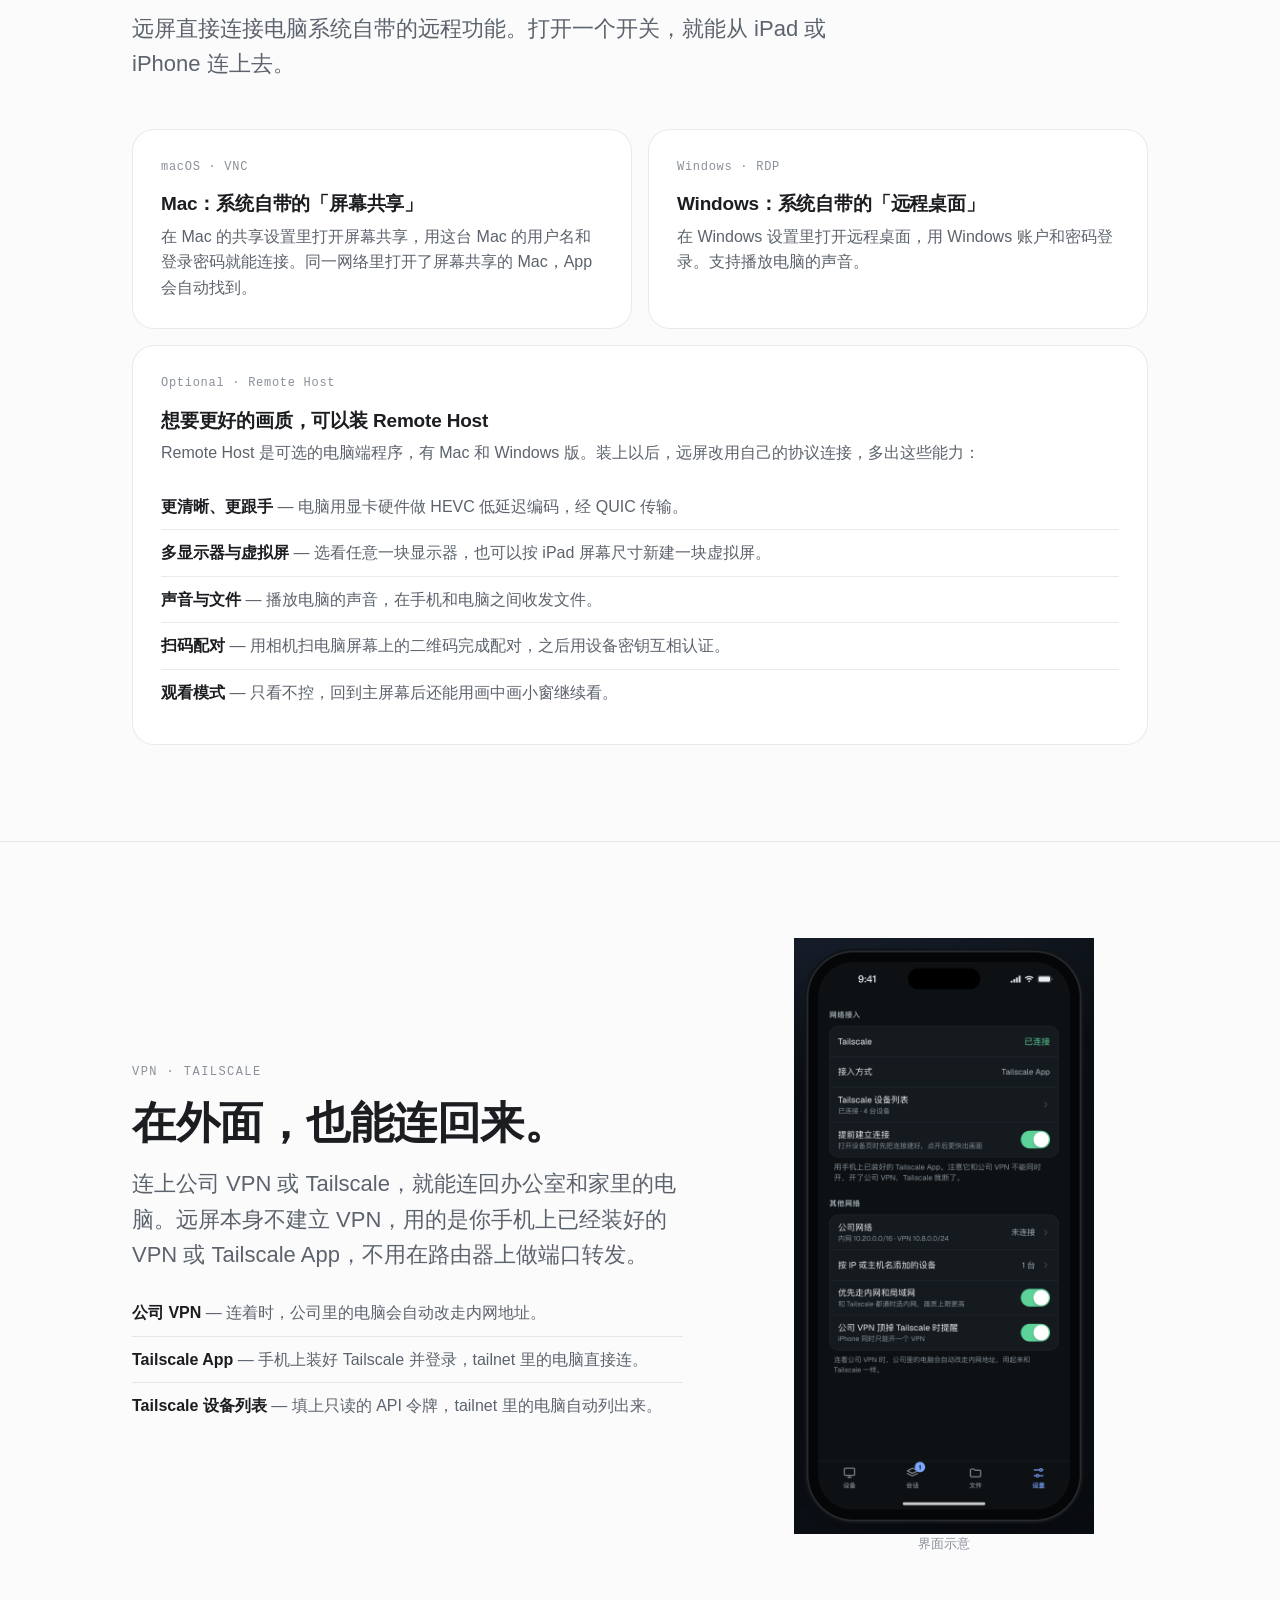
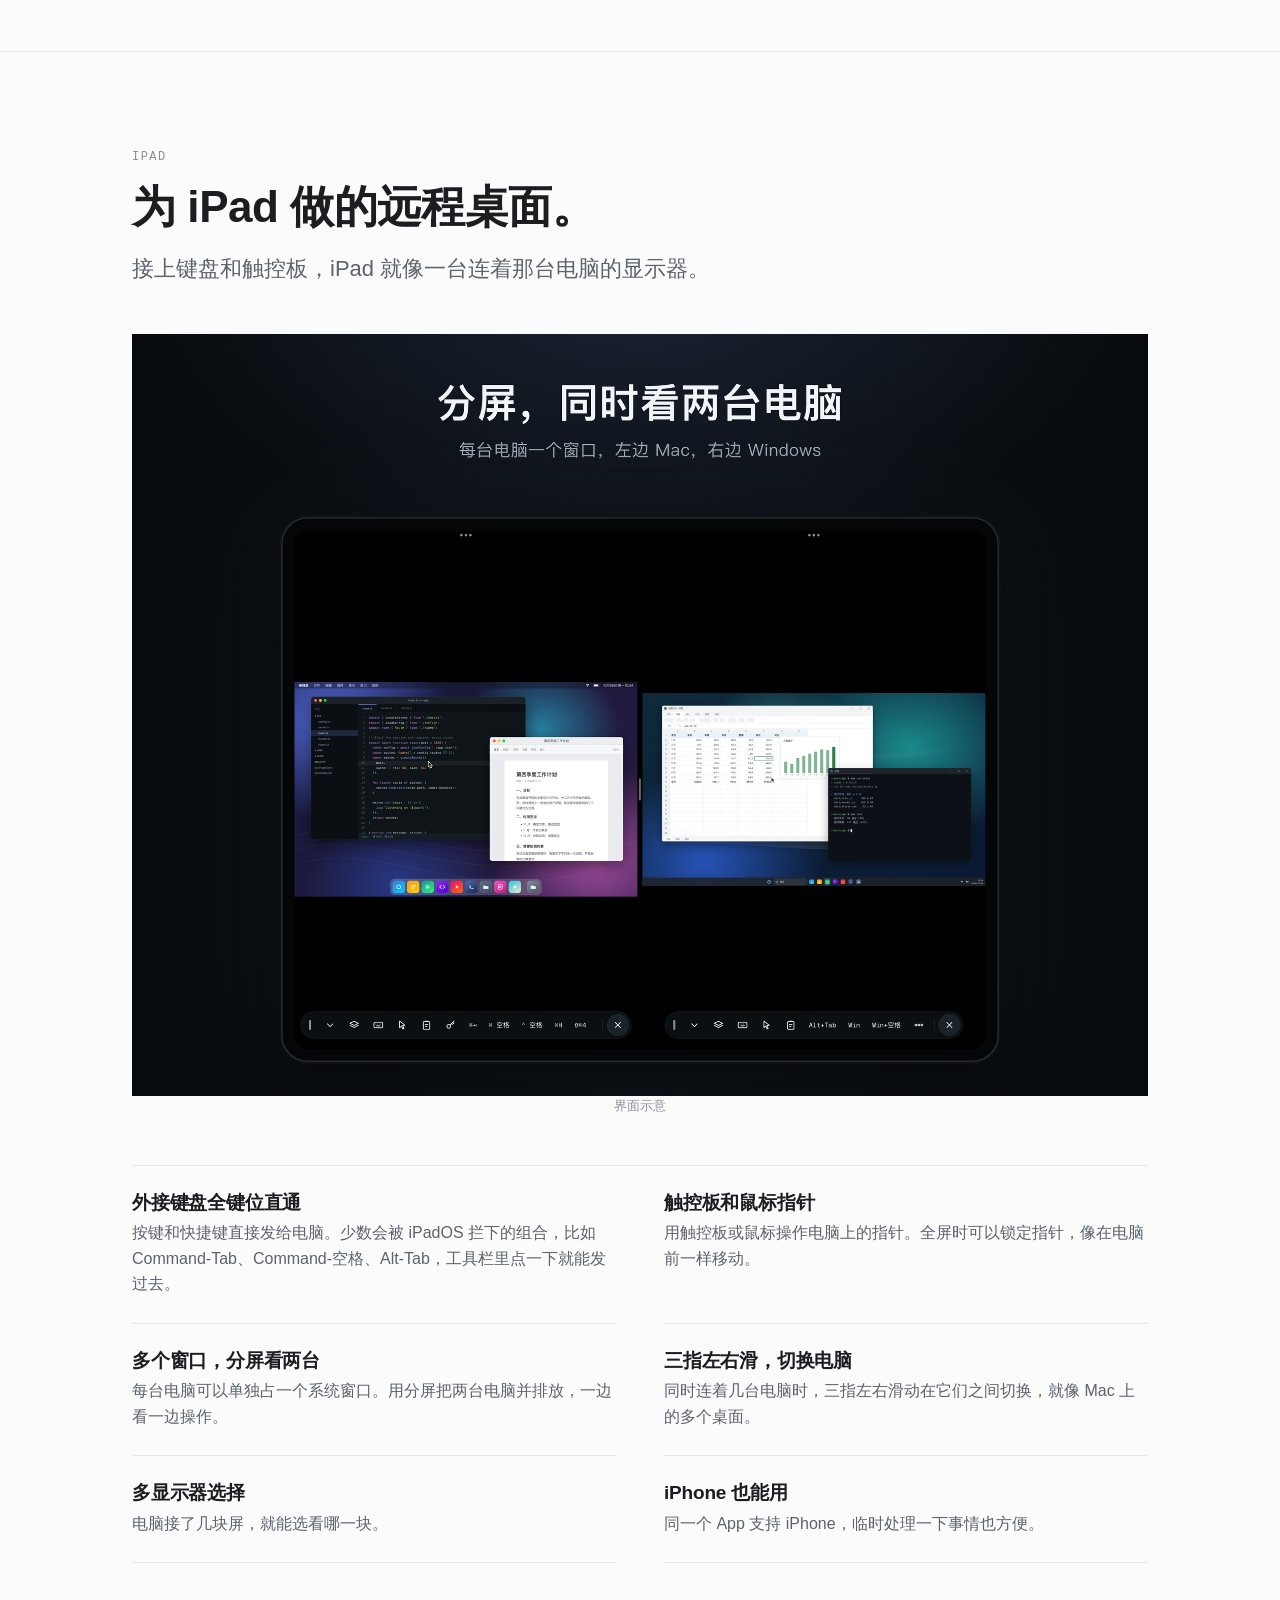
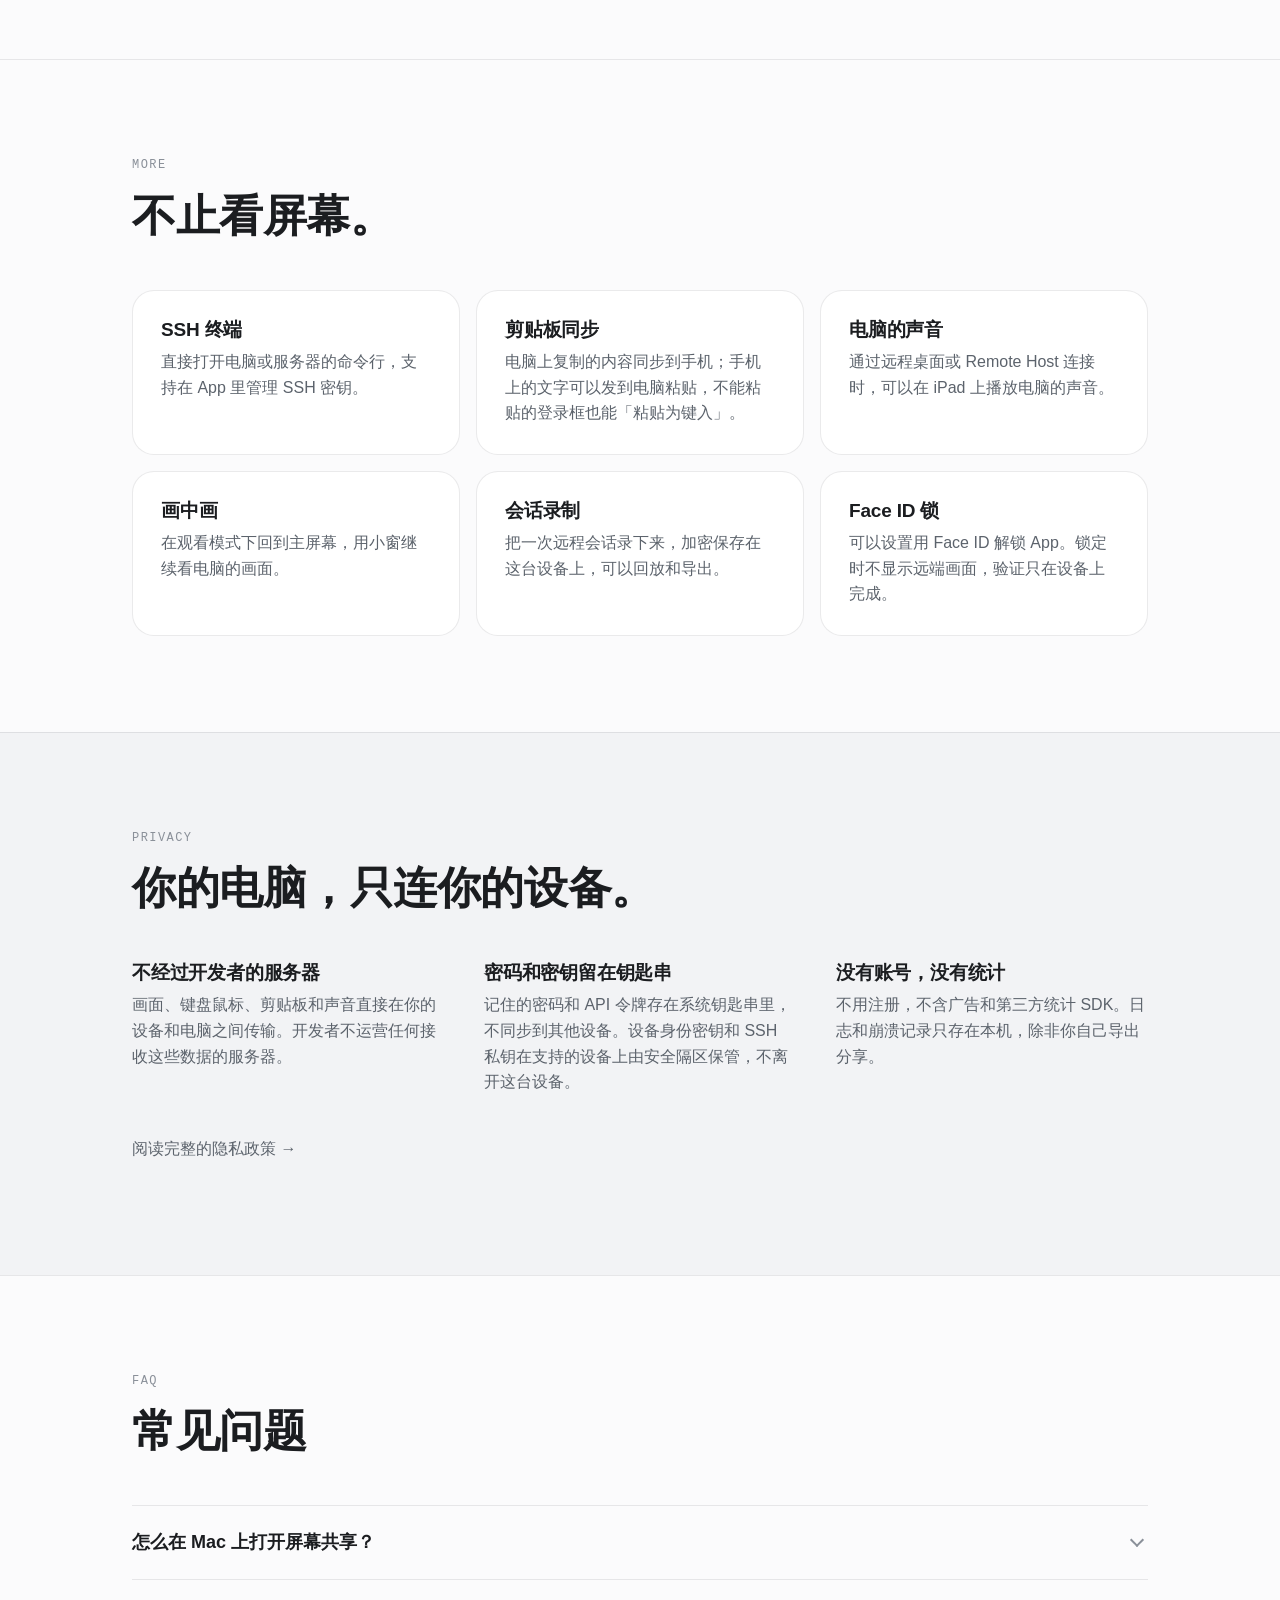
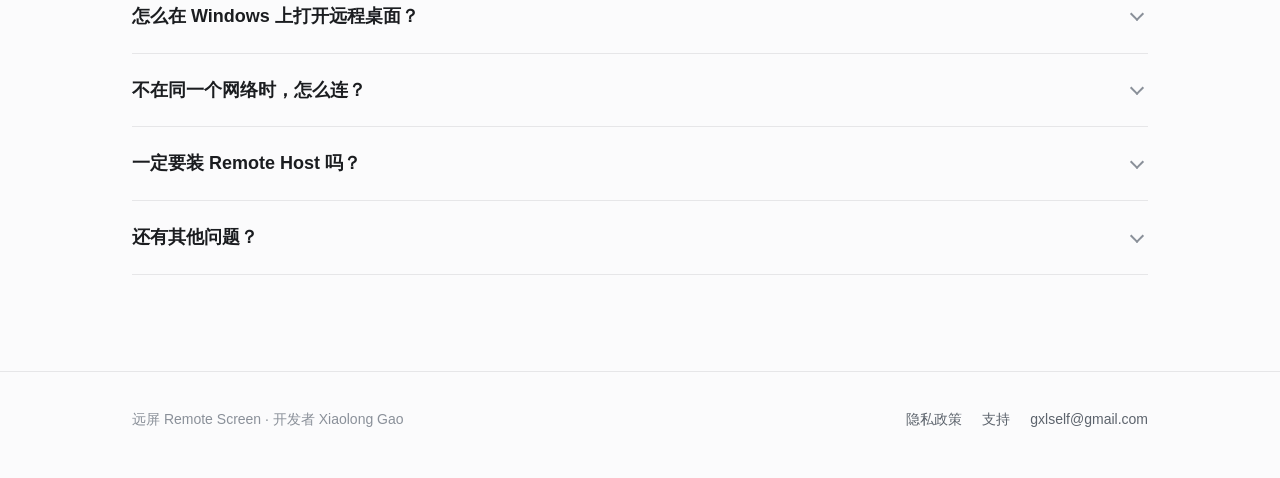
==== commit 9d92b404: "Match 1.0: no in-app tailnet; reach home over company VPN or Tailscale - Home, support: drop in-app " ====
--- a/index.html
+++ b/index.html
@@ -4,7 +4,7 @@
   <meta charset="utf-8">
   <meta name="viewport" content="width=device-width, initial-scale=1">
   <title>远屏 Remote Screen</title>
-  <meta name="description" content="在 iPad 和 iPhone 上远程控制你自己的 Mac 和 Windows 电脑。用系统自带的屏幕共享和远程桌面，电脑上不用装软件；内置 tailnet，外网也能连回来。">
+  <meta name="description" content="在 iPad 和 iPhone 上远程控制你自己的 Mac 和 Windows 电脑。用系统自带的屏幕共享和远程桌面，电脑上不用装软件；连上公司 VPN 或 Tailscale，在外面也能连回来。">
   <meta name="theme-color" content="#0b0d10" media="(prefers-color-scheme: dark)">
   <meta name="theme-color" content="#fbfbfc" media="(prefers-color-scheme: light)">
   <meta property="og:title" content="远屏 Remote Screen">
@@ -88,17 +88,17 @@
       <div class="wrap">
         <div class="split">
           <div>
-            <p class="eyebrow">Tailnet</p>
+            <p class="eyebrow">VPN · Tailscale</p>
             <h2>在外面，也能连回来。</h2>
-            <p class="lead">远屏内置 Tailscale / Headscale 组网。电脑和 iPad 加入同一个 tailnet，就能像在同一个局域网里一样连接，不用在路由器上做端口转发。</p>
+            <p class="lead">连上公司 VPN 或 Tailscale，就能连回办公室和家里的电脑。远屏本身不建立 VPN，用的是你手机上已经装好的 VPN 或 Tailscale App，不用在路由器上做端口转发。</p>
             <ul class="list">
-              <li><b>手机上的 Tailscale</b> — 已经在用 Tailscale App，直接沿用。</li>
-              <li><b>App 内连接</b> — 填你的 Headscale 地址，在浏览器里登录，不必另装 VPN App。</li>
-              <li><b>自动</b> — Tailscale App 连着时用它；它断了，就自动改用 App 内连接。</li>
+              <li><b>公司 VPN</b> — 连着时，公司里的电脑会自动改走内网地址。</li>
+              <li><b>Tailscale App</b> — 手机上装好 Tailscale 并登录，tailnet 里的电脑直接连。</li>
+              <li><b>Tailscale 设备列表</b> — 填上只读的 API 令牌，tailnet 里的电脑自动列出来。</li>
             </ul>
           </div>
           <figure class="shot shot-phone">
-            <img src="assets/screens/iphone-1.png" width="628" height="1248" alt="iPhone 上的网络接入设置：Tailscale 已通过 App 内连接接入">
+            <img src="assets/screens/iphone-1.png" width="628" height="1248" alt="iPhone 上的网络接入设置：经手机上的 Tailscale App 接入，已读取 Tailscale 设备列表">
             <figcaption>界面示意</figcaption>
           </figure>
         </div>
@@ -236,12 +236,12 @@
           <details>
             <summary>不在同一个网络时，怎么连？</summary>
             <div class="answer">
-              <p>用 tailnet。让电脑和 iPad / iPhone 加入同一个 Tailscale 或 Headscale 网络：</p>
+              <p>连上公司 VPN 或 Tailscale 就行。远屏本身不建立 VPN，用的是你手机上已经装好的：</p>
               <ol>
-                <li>在电脑上安装 Tailscale 客户端并登录你的 tailnet。</li>
-                <li>在远屏里选择接入方式：用手机上的 Tailscale App，或者用「App 内连接」填你的 Headscale 地址并在浏览器里登录。</li>
-                <li>回到电脑列表，tailnet 里的电脑会出现，点一下就能连。</li>
+                <li><b>公司 VPN</b>：iPad / iPhone 连上公司 VPN，就能按内网地址连办公室的电脑。</li>
+                <li><b>Tailscale</b>：在电脑和 iPad / iPhone 上都装好 Tailscale App，登录同一个 tailnet，回到电脑列表点一下就能连。</li>
               </ol>
+              <p>iPhone / iPad 同时只能开一个 VPN：开了公司 VPN，Tailscale 就会断开。</p>
               <p>整个过程不用在路由器上做端口转发，也不用把电脑暴露在公网上。</p>
             </div>
           </details>
